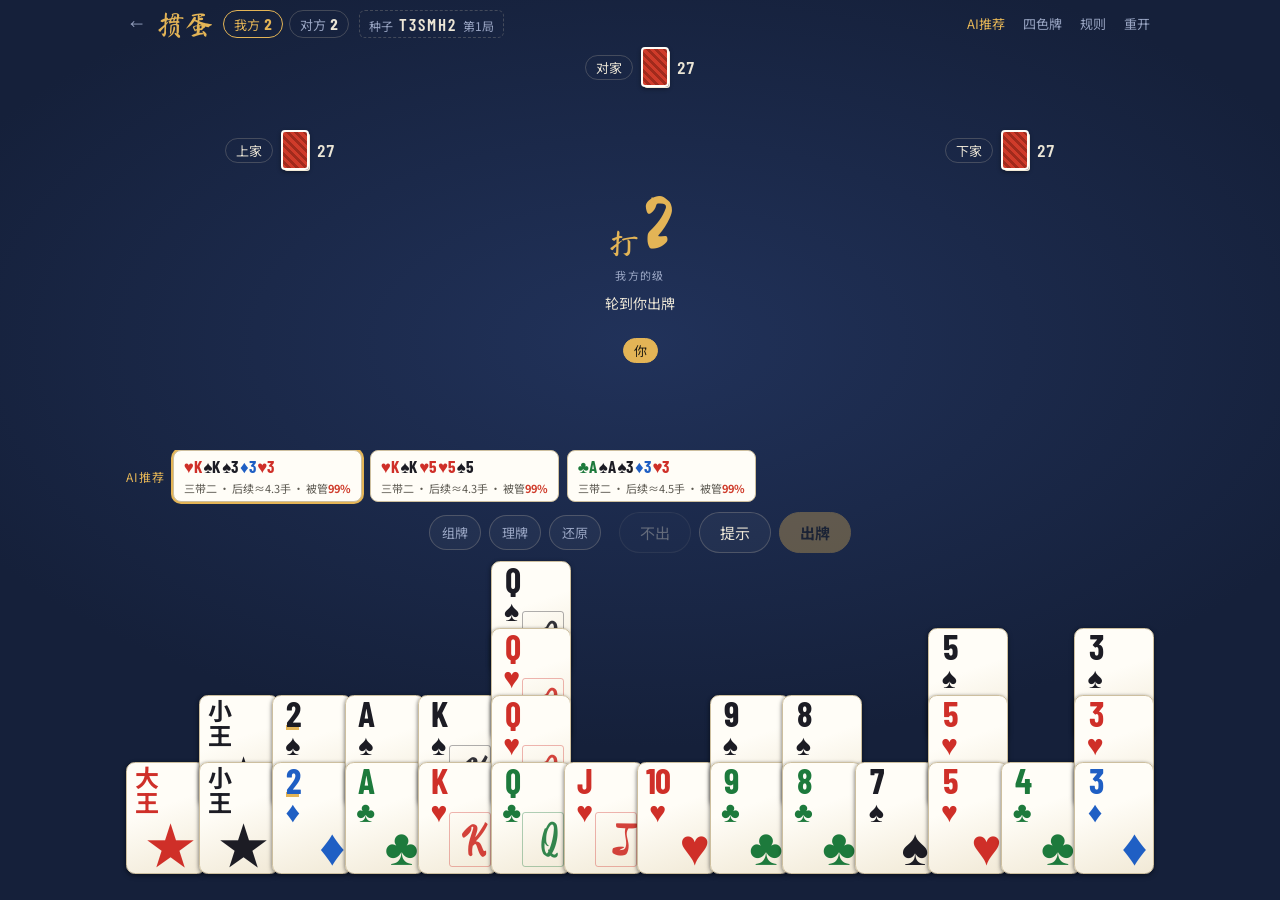
==== guandan/index.html @ 84af3d1f "Move Guandan to /guandan/, leave homepage empty Co-Authored-By: Claude Opus 5.5 <noreply@anthropic.c" ====
<!doctype html>
<html lang="zh-CN">
<meta charset="utf-8">
<meta name="viewport" content="width=device-width,initial-scale=1,viewport-fit=cover">
<title>掼蛋牌桌</title>
<meta name="claude:viewport-fit-sides" content="cover">
<link rel="preconnect" href="https://fonts.googleapis.com">
<link rel="stylesheet" href="https://fonts.googleapis.com/css2?family=Barlow+Condensed:wght@500;600;700&family=Ma+Shan+Zheng&family=Noto+Sans+SC:wght@400;500;700&display=swap">
<style>
/* Layout: one-screen card table — seats on three sides, level badge in the middle, AI advice strip, then your hand fanned by group along the bottom */
:root{
  --felt:#15203a; --felt-2:#21325a; --line:rgba(225,214,186,.22);
  --ink:#ece6d6; --muted:#9aa6c4; --gold:#e3b456; --on-gold:#1d1a12;
  --cinnabar:#cf3b2a; --cinnabar-2:#a12a1c;
  --card:#fffdf7; --card-2:#f1e9d6; --card-ink:#1c1c24; --card-edge:#cdbf9f;
  --wild:#fff3cf; --wild-2:#f0cf73;
  --sel:#dfe9ff; --sel-2:#b9cdf5; --sel-edge:#4f7bd0;
  --suit-s:#1c1c24; --suit-h:#cf2f28; --suit-c:#1d7a3c; --suit-d:#1f5fc4;
  --f-display:"Ma Shan Zheng","STKaiti","KaiTi",serif;
  --f-body:"Noto Sans SC","PingFang SC","Microsoft YaHei",system-ui,sans-serif;
  --f-card:"Barlow Condensed","Arial Narrow",sans-serif;
  color-scheme:dark;
}
:root.duo{--suit-c:var(--suit-s);--suit-d:var(--suit-h)}
[hidden]{display:none!important}
html,body{height:100%;margin:0}
body{background:radial-gradient(ellipse 80% 60% at 50% 38%,var(--felt-2),var(--felt) 75%);background-color:var(--felt);color:var(--ink);font-family:var(--f-body);overflow:hidden;-webkit-tap-highlight-color:transparent}
.app{height:100%;max-width:1060px;margin:0 auto;box-sizing:border-box;display:grid;grid-template-rows:auto minmax(0,1fr) auto auto auto;gap:8px;padding-block:8px 12px;padding-left:max(16px,env(safe-area-inset-left,0px));padding-right:max(16px,env(safe-area-inset-right,0px))}

/* top bar */
.bar{display:flex;align-items:center;gap:10px;flex-wrap:wrap}
.brand{font-family:var(--f-display);font-size:28px;color:var(--gold);line-height:1}
.teams{display:flex;gap:6px;font-size:13px;color:var(--muted)}
.team{padding:3px 10px;border:1px solid var(--line);border-radius:999px;font-variant-numeric:tabular-nums}
.team b{color:var(--ink);font-family:var(--f-card);font-size:16px;margin-left:4px}
.team.on{border-color:var(--gold);color:var(--gold)}
.team.on b{color:var(--gold)}
.seed{display:flex;align-items:baseline;gap:6px;font:inherit;font-size:12px;color:var(--muted);background:none;border:1px dashed var(--line);border-radius:6px;padding:3px 9px;cursor:pointer}
.seed:hover{border-color:var(--gold)}
.seed b{font-family:var(--f-card);font-size:17px;font-weight:600;letter-spacing:.12em;color:var(--ink)}
.seed:focus-visible{outline:2px solid var(--gold);outline-offset:2px}
.bar .sp{flex:1}
.lnk{background:none;border:0;color:var(--muted);font:inherit;font-size:13px;cursor:pointer;padding:6px 4px}
.lnk:hover{color:var(--ink)}
.lnk.on{color:var(--gold)}

/* table */
.table{display:grid;grid-template-columns:minmax(0,1fr) minmax(0,1.3fr) minmax(0,1fr);grid-template-rows:auto minmax(0,1fr) auto;gap:6px;min-height:0}
#seat2{grid-column:2;grid-row:1}
#seat3{grid-column:1;grid-row:1/3;align-self:center}
#seat1{grid-column:3;grid-row:1/3;align-self:center}
.center{grid-column:2;grid-row:2;display:flex;flex-direction:column;align-items:center;justify-content:center;text-align:center;gap:4px;min-height:0}
#seat0{grid-column:1/4;grid-row:3}
.seat{display:flex;flex-direction:column;align-items:center;gap:6px;min-width:0}
.who{display:flex;align-items:center;gap:8px;font-size:13px}
.name{padding:2px 10px;border-radius:999px;border:1px solid var(--line);white-space:nowrap}
.seat.turn .name{background:var(--gold);color:var(--on-gold);border-color:var(--gold);animation:pulse 1.2s ease-in-out infinite}
.back{position:relative;width:24px;height:34px;border-radius:4px;border:2px solid var(--card);box-sizing:border-box;background:repeating-linear-gradient(45deg,var(--cinnabar) 0 3px,var(--cinnabar-2) 3px 6px);box-shadow:2px 2px 0 -1px var(--card-2),0 2px 4px rgba(0,0,0,.4)}
.cnt{font-family:var(--f-card);font-size:18px;font-weight:600;font-variant-numeric:tabular-nums;color:var(--ink)}
.cnt.warn{color:var(--cinnabar)}
.place{font-size:12px;color:var(--on-gold);background:var(--gold);padding:1px 7px;border-radius:4px}
.played{--cw:40px;--ch:56px;--ov:19px;display:flex;flex-wrap:wrap;justify-content:center;padding-left:calc(var(--cw) - var(--ov));row-gap:4px;min-height:var(--ch);align-items:center}
.played .card{margin-left:calc(var(--ov) - var(--cw))}
.pass{font-size:14px;color:var(--muted);letter-spacing:.1em}
.tag{width:100%;text-align:center;font-size:11px;color:var(--gold);letter-spacing:.08em;margin-top:2px}
.tag.boom{font-family:var(--f-display);font-size:20px;color:var(--cinnabar);letter-spacing:0}
.lvl{font-family:var(--f-display);color:var(--gold);line-height:1;display:flex;align-items:baseline;gap:4px}
.lvl small{font-size:clamp(20px,4vw,30px)}
.lvl span{font-size:clamp(40px,8vw,76px)}
.lvwho{font-size:11px;color:var(--muted);letter-spacing:.12em}
.status{font-size:14px;margin-top:6px;text-wrap:balance}
.note{font-size:12px;color:var(--gold);max-width:36ch;text-wrap:balance}
@keyframes pulse{50%{opacity:.6}}

/* cards: the top-left index (rank over suit) is the part that stays visible when cards overlap */
.card{position:relative;flex:none;box-sizing:border-box;width:var(--cw);height:var(--ch);background:linear-gradient(160deg,var(--card) 40%,var(--card-2));color:var(--sc,var(--card-ink));border:1px solid var(--card-edge);border-radius:calc(var(--cw)*.11);box-shadow:-1px 0 3px rgba(0,0,0,.18),0 2px 5px rgba(0,0,0,.35);font-family:var(--f-card);user-select:none;-webkit-user-select:none;overflow:hidden}
.s-S{--sc:var(--suit-s)}.s-H{--sc:var(--suit-h)}.s-C{--sc:var(--suit-c)}.s-D{--sc:var(--suit-d)}.bj{--sc:var(--suit-h)}.sj{--sc:var(--suit-s)}
.idx{position:absolute;left:calc(var(--cw)*.04);top:calc(var(--cw)*.03);width:calc(var(--cw)*.42);display:flex;flex-direction:column;align-items:center;line-height:.9}
.idx b{font-size:calc(var(--cw)*.44);font-weight:700;letter-spacing:-.05em}
.idx i{font-style:normal;font-size:calc(var(--cw)*.36);line-height:1}
.card.lvc .idx b{box-shadow:inset 0 -.14em var(--gold)}
.card.jk .idx b{font-family:var(--f-body);font-size:calc(var(--cw)*.3);line-height:1.02;letter-spacing:0}
.face{position:absolute;right:calc(var(--cw)*.07);bottom:calc(var(--cw)*.04);font-size:calc(var(--cw)*.64);line-height:1}
.face.court{font-family:var(--f-display);font-size:calc(var(--cw)*.56);right:calc(var(--cw)*.13);bottom:calc(var(--cw)*.12);opacity:.9}
.face.pei{font-family:var(--f-display);font-size:calc(var(--cw)*.5);color:var(--cinnabar);right:calc(var(--cw)*.1);bottom:calc(var(--cw)*.1)}
.card.court::after{content:"";position:absolute;right:calc(var(--cw)*.07);bottom:calc(var(--cw)*.07);width:calc(var(--cw)*.5);height:calc(var(--ch)*.48);border:1px solid currentColor;border-radius:3px;opacity:.35}
.card.jk .face{font-size:calc(var(--cw)*.66);right:calc(var(--cw)*.1)}
.card.wild{background:linear-gradient(160deg,var(--wild) 30%,var(--wild-2));border-color:var(--gold)}
.card.new{box-shadow:inset 0 0 0 3px var(--cinnabar),0 2px 5px rgba(0,0,0,.35)}

.hand{display:flex;justify-content:center;align-items:flex-end;min-height:110px}
.col{display:flex;flex-direction:column;width:var(--cw);flex:none}
.col + .col{margin-left:calc(var(--sp) - var(--cw))}
.col .card{cursor:pointer;transition:transform .12s}
.col .card + .card{margin-top:calc(var(--step) - var(--ch))}
.col .card.sel{background:linear-gradient(160deg,var(--sel) 30%,var(--sel-2));border-color:var(--sel-edge);transform:translateY(-10px)}
.gbar,.gsp{display:block;height:14px;width:100%;flex:none}
.gbar{border:0;padding:0;background:none;cursor:pointer;position:relative}
.gbar::after{content:"";position:absolute;left:3px;right:3px;top:6px;height:4px;border-radius:2px;background:var(--gold)}
.gbar:focus-visible{outline:2px solid var(--gold)}
.done{align-self:center;color:var(--muted);font-size:14px}

/* AI advice strip */
.advice{display:flex;align-items:center;gap:8px;min-height:46px;min-width:0;overflow-x:auto;scrollbar-width:thin;padding-bottom:2px}
.advice .lab{flex:none;font-size:12px;color:var(--gold);letter-spacing:.08em;writing-mode:horizontal-tb}
.advice .idle{font-size:13px;color:var(--muted)}
.adv{flex:none;display:flex;flex-direction:column;align-items:flex-start;gap:2px;background:var(--card);color:var(--card-ink);border:1px solid var(--card-edge);border-radius:8px;padding:5px 10px;font:inherit;cursor:pointer;text-align:left}
.adv.top{box-shadow:0 0 0 2px var(--gold)}
.adv .cs{font-family:var(--f-card);font-size:17px;font-weight:700;letter-spacing:-.01em;white-space:nowrap}
.adv .cs span{margin-right:2px}
.adv .meta{font-size:11px;color:#5d5a52;white-space:nowrap;font-variant-numeric:tabular-nums}
.adv .meta em{font-style:normal;color:var(--cinnabar);font-weight:700}
.adv.pass .cs{font-family:var(--f-body);font-size:15px}
.cs .s-S,.cs .s-H,.cs .s-C,.cs .s-D,.cs .bj,.cs .sj{color:var(--sc)}

/* controls */
.ctrl{display:flex;justify-content:center;align-items:center;gap:8px 18px;flex-wrap:wrap}
.grp{display:flex;gap:8px}
.btn{font:inherit;font-size:15px;padding:9px 20px;border-radius:999px;border:1px solid var(--line);background:rgba(255,255,255,.04);color:var(--ink);cursor:pointer;min-width:72px}
.btn.sm{font-size:13px;padding:7px 12px;min-width:0;color:var(--muted)}
.btn.sm:hover{color:var(--ink)}
.btn.pri{background:var(--gold);color:var(--on-gold);border-color:var(--gold);font-weight:700}
.btn:disabled{opacity:.35;cursor:default}
.btn:focus-visible,.lnk:focus-visible,.adv:focus-visible{outline:2px solid var(--gold);outline-offset:2px}

/* toast + overlays */
.toast{position:fixed;left:50%;top:36%;transform:translateX(-50%);background:rgba(10,14,26,.94);border:1px solid var(--line);color:var(--ink);padding:10px 16px;border-radius:10px;font-size:14px;max-width:min(86vw,440px);text-align:center;pointer-events:none;z-index:20}
.ov{position:fixed;inset:0;background:rgba(6,9,18,.7);display:flex;align-items:center;justify-content:center;z-index:30;padding-left:max(16px,env(safe-area-inset-left,0px));padding-right:max(16px,env(safe-area-inset-right,0px))}
.sheet{background:var(--felt);border:1px solid var(--gold);border-radius:14px;padding:22px 22px 18px;width:min(100%,420px);box-sizing:border-box;display:flex;flex-direction:column;gap:14px;max-height:86vh;overflow:auto}
.sheet h2{margin:0;font-family:var(--f-display);font-weight:400;font-size:34px;color:var(--gold);text-wrap:balance}
.order{display:grid;grid-template-columns:auto 1fr;gap:6px 14px;font-size:15px}
.order .k{color:var(--muted)}
.order .mine{color:var(--gold)}
.sheet p{margin:0;font-size:14px;line-height:1.7;color:var(--ink)}
.rules{font-size:14px;line-height:1.75;margin:0;padding-left:1.2em}
.rules b{color:var(--gold);font-weight:500}
.seedrow{display:flex;align-items:center;justify-content:space-between;gap:12px;padding:10px 14px;border:1px dashed var(--gold);border-radius:10px}
.seedrow code{font-family:var(--f-card);font-size:34px;font-weight:600;letter-spacing:.16em;color:var(--gold);user-select:all;-webkit-user-select:all;min-width:0;overflow-wrap:anywhere}
.fld{display:flex;flex-direction:column;gap:6px;font-size:13px;color:var(--muted)}
.fld input{font-family:var(--f-card);font-size:22px;letter-spacing:.14em;text-transform:uppercase;padding:8px 12px;border-radius:8px;border:1px solid var(--line);background:rgba(255,255,255,.06);color:var(--ink);width:100%;box-sizing:border-box}
.fld input:focus{outline:2px solid var(--gold);outline-offset:1px}
.sheet .grp{flex-wrap:wrap}
.sheet .hint{font-size:12px;color:var(--muted);line-height:1.6}

@media (min-width:700px){
  .played{--cw:52px;--ch:73px;--ov:24px}
  .back{width:28px;height:40px}
}
@media (prefers-reduced-motion:reduce){.seat.turn .name{animation:none}.col .card{transition:none}}
</style>

<div class="app">
  <header class="bar">
    <a class="lnk" href="../" aria-label="回到主页" style="text-decoration:none">←</a>
    <div class="brand">掼蛋</div>
    <div class="teams">
      <span class="team" id="teamUs">我方<b id="lvUs">2</b></span>
      <span class="team" id="teamThem">对方<b id="lvThem">2</b></span>
    </div>
    <button class="seed" id="btnSeed" aria-label="查看或更换牌局种子">种子<b id="seedTxt">------</b><span id="handTxt">第1局</span></button>
    <span class="sp"></span>
    <button class="lnk" id="btnAdv">AI推荐</button>
    <button class="lnk" id="btnDuo">四色牌</button>
    <button class="lnk" id="btnRules">规则</button>
    <button class="lnk" id="btnNew">重开</button>
  </header>

  <section class="table">
    <div class="seat" id="seat2"></div>
    <div class="seat" id="seat3"></div>
    <div class="center">
      <div class="lvl"><small>打</small><span id="lvBig">2</span></div>
      <div class="lvwho" id="lvWho">我方的级</div>
      <div class="status" id="status"></div>
      <div class="note" id="note"></div>
    </div>
    <div class="seat" id="seat1"></div>
    <div class="seat" id="seat0"></div>
  </section>

  <div class="advice" id="advice"></div>

  <div class="ctrl">
    <div class="grp">
      <button class="btn sm" id="btnGroup">组牌</button>
      <button class="btn sm" id="btnAuto">理牌</button>
      <button class="btn sm" id="btnReset">还原</button>
    </div>
    <div class="grp">
      <button class="btn" id="btnPass">不出</button>
      <button class="btn" id="btnHint">提示</button>
      <button class="btn pri" id="btnPlay">出牌</button>
    </div>
  </div>

  <div class="hand" id="hand"></div>
</div>

<div class="toast" id="toast" hidden></div>

<div class="ov" id="endOv" hidden><div class="sheet" id="endSheet"></div></div>

<div class="ov" id="seedOv" hidden><div class="sheet">
  <h2>牌局种子</h2>
  <p>种子决定这一盘每一局发的牌。用同一个种子开局，第 1 局、第 2 局……发到的牌都一样，可以发给朋友，比比谁打得好。</p>
  <div class="seedrow"><code id="seedBig">------</code><button class="btn sm" id="btnCopySeed">复制</button></div>
  <label class="fld" for="seedIn">输入别人的种子（字母和数字，最多 12 位）
    <input id="seedIn" maxlength="12" placeholder="例如 K7Q2MX" autocomplete="off" autocapitalize="characters" spellcheck="false">
  </label>
  <div class="grp">
    <button class="btn pri" id="btnSeedGo">用这个种子开局</button>
    <button class="btn" id="btnSeedRnd">换个随机种子</button>
  </div>
  <div class="grp">
    <button class="btn sm" id="btnSeedReplay">用当前种子从第 1 局重打</button>
    <button class="btn sm" id="btnSeedClose">关闭</button>
  </div>
  <p class="hint">开新一盘会放弃当前进度。AI 的出牌没有随机成分，所以你出牌一样，整盘的走向也会完全一样。</p>
</div></div>

<div class="ov" id="rulesOv" hidden><div class="sheet">
  <h2>怎么玩</h2>
  <ul class="rules">
    <li>两副牌 108 张，你和<b>对家</b>一队，上家下家一队，每人 27 张。</li>
    <li>本局打几，几就是<b>级牌</b>（点数下有金线）：比 A 大、比王小。<b>红桃级牌</b>是“逢人配”（金色底、带“配”字），能当除大小王外的任何牌。</li>
    <li>牌型：单张、对子、三张、三带二、顺子（5 张）、三连对、钢板（两个连续三张）。顺子按自然顺序排，A 可以当 1 也可以当 14。</li>
    <li>炸弹：4 张及以上同点数，张数多的大；同花顺比 5 张炸大、比 6 张炸小；四个王最大。</li>
    <li>先出完是头游。对家二游升 3 级，三游升 2 级，末游升 1 级。打 A 时赢下就过 A，整盘获胜。</li>
    <li>下一局末游给头游<b>进贡</b>最大的牌，头游还一张 10 以下的牌。进贡方有两张大王可以抗贡。你是头游时自己选还哪张。</li>
    <li><b>组牌</b>：选中几张点“组牌”，它们会排在一列，列下有金条，点金条整组选中。<b>理牌</b>自动理出同花顺、炸弹、顺子、连对、钢板。</li>
    <li><b>种子</b>：左上角的种子决定每一局发什么牌。点它可以复制种子，或者输入别人的种子打同一副牌。</li>
    <li><b>AI推荐</b>：轮到你时给出几种出法，按推荐程度排序，点一下就选中。“被管”是估算其他人能压住这手牌的概率。</li>
  </ul>
  <button class="btn pri" id="btnRulesClose">知道了</button>
</div></div>

<script>
const $=s=>document.querySelector(s);
const SUITS=['S','H','C','D'], SCH={S:'♠',H:'♥',C:'♣',D:'♦'};
const NAMES=['你','下家','对家','上家'];
const PLACE=['头游','二游','三游','末游'];
const TYPE_N={single:'单张',pair:'对子',triple:'三张',fh:'三带二',straight:'顺子',pairs3:'三连对',plate:'钢板',sf:'同花顺',jokerbomb:'天王炸'};
const RANKS=[2,3,4,5,6,7,8,9,10,11,12,13,14,16,17];
let S=null, timer=null, toastT=null;
const pref={adv:true,duo:false};
try{const a=localStorage.getItem('gd-adv'),d=localStorage.getItem('gd-duo');if(a!==null)pref.adv=a==='1';if(d!==null)pref.duo=d==='1';}catch(e){}
const savePref=()=>{try{localStorage.setItem('gd-adv',pref.adv?'1':'0');localStorage.setItem('gd-duo',pref.duo?'1':'0');}catch(e){}};

const L=()=>S.level[S.levelTeam];
const isWild=c=>c.s==='H'&&c.r===L();
const val=r=>r>15?r:(r===L()?15:r);
const cv=c=>val(c.r);
const rk=x=>x===1?14:x;
const rankName=r=>({11:'J',12:'Q',13:'K',14:'A',16:'小王',17:'大王'})[r]||String(r);
const cardTxt=c=>c.r>15?rankName(c.r):SCH[c.s]+rankName(c.r);
const comboName=(combo,n)=>combo.type==='bomb'?n+'炸':TYPE_N[combo.type];

function newDeck(){let id=0;const d=[];for(let k=0;k<2;k++){for(const s of SUITS)for(let r=2;r<=14;r++)d.push({id:id++,r,s});d.push({id:id++,r:16,s:'J'});d.push({id:id++,r:17,s:'J'});}return d;}
function shuffle(a,rnd){for(let i=a.length-1;i>0;i--){const j=Math.floor(rnd()*(i+1));[a[i],a[j]]=[a[j],a[i]];}return a;}

/* ---------- seeded PRNG: seed text -> 32-bit hash -> mulberry32; each hand uses seed#handNo ---------- */
function hashStr(s){let h=1779033703^s.length;for(let i=0;i<s.length;i++){h=Math.imul(h^s.charCodeAt(i),3432918353);h=h<<13|h>>>19;}
  h=Math.imul(h^h>>>16,2246822507);h=Math.imul(h^h>>>13,3266489909);return (h^h>>>16)>>>0;}
function mulberry32(a){return()=>{a=a+0x6D2B79F5|0;let t=Math.imul(a^a>>>15,1|a);t=t+Math.imul(t^t>>>7,61|t)^t;return((t^t>>>14)>>>0)/4294967296;};}
const SEED_ABC='ABCDEFGHJKLMNPQRSTUVWXYZ23456789';
function randomSeed(){const a=new Uint32Array(6);try{crypto.getRandomValues(a);}catch(e){for(let i=0;i<6;i++)a[i]=Math.floor(Math.random()*1e9);}
  return Array.from(a,x=>SEED_ABC[x%SEED_ABC.length]).join('');}
const normSeed=s=>String(s||'').toUpperCase().replace(/[^A-Z0-9]/g,'').slice(0,12);
function syncHash(){try{if(location.hash.slice(1)!==S.seed)history.replaceState(null,'','#'+S.seed);}catch(e){}}

/* ---------- combo logic ---------- */
function analyze(cards){
  const n=cards.length,res=[];if(!n)return res;
  const w=cards.filter(isWild).length,nat=cards.filter(c=>!isWild(c));
  const cnt={};nat.forEach(c=>cnt[c.r]=(cnt[c.r]||0)+1);
  const rs=Object.keys(cnt).map(Number);const hasJ=rs.some(r=>r>15);
  if(rs.length<=1){
    const r=rs.length?rs[0]:L();
    if(r>15){if(w===0&&n<=2)res.push({type:n===1?'single':'pair',v:r});}
    else{const v=val(r);
      if(n===1)res.push({type:'single',v});else if(n===2)res.push({type:'pair',v});
      else if(n===3)res.push({type:'triple',v});else res.push({type:'bomb',v,bomb:n*100+v});}
  }
  if(n===4&&cnt[16]===2&&cnt[17]===2)res.push({type:'jokerbomb',v:0,bomb:9999});
  if(n===5){
    let best=null;
    for(let t=2;t<=14;t++)for(const p of RANKS){
      if(p===t||rs.some(r=>r!==t&&r!==p))continue;
      const ct=cnt[t]||0,cp=cnt[p]||0;if(ct>3||cp>2)continue;if(p>15&&cp!==2)continue;
      if((3-ct)+(2-cp)!==w)continue;
      const v=val(t);if(!best||v>best.v)best={type:'fh',v};
    }
    if(best)res.push(best);
    if(!hasJ){let bs=0;const flush=new Set(nat.map(c=>c.s)).size<=1;
      for(let s=1;s<=10;s++){const set=[0,1,2,3,4].map(i=>rk(s+i));if(rs.every(r=>set.includes(r)&&cnt[r]===1))bs=s;}
      if(bs){res.push({type:'straight',v:bs});if(flush)res.push({type:'sf',v:bs,bomb:580+bs});}}
  }
  if(n===6&&!hasJ){
    let a=0,b=0;
    for(let s=1;s<=12;s++){const set=[0,1,2].map(i=>rk(s+i));if(rs.every(r=>set.includes(r)&&cnt[r]<=2))a=s;}
    for(let s=1;s<=13;s++){const set=[0,1].map(i=>rk(s+i));if(rs.every(r=>set.includes(r)&&cnt[r]<=3))b=s;}
    if(a)res.push({type:'pairs3',v:a});if(b)res.push({type:'plate',v:b});
  }
  return res;
}
function beats(a,b){if(!b)return true;if(a.bomb)return !b.bomb||a.bomb>b.bomb;if(b.bomb)return false;return a.type===b.type&&a.v>b.v;}
function pickInterp(res,last){
  if(last){const ok=res.filter(c=>beats(c,last.combo));if(!ok.length)return null;return ok.find(c=>!c.bomb)||ok.sort((x,y)=>x.bomb-y.bomb)[0];}
  const b=res.filter(c=>c.bomb).sort((x,y)=>y.bomb-x.bomb)[0];if(b)return b;
  const pr=['plate','pairs3','straight','fh','triple','pair','single'];
  return res.slice().sort((x,y)=>pr.indexOf(x.type)-pr.indexOf(y.type))[0];
}

/* straight-flush candidates in a set of cards: 5 same-suit consecutive ranks, at most one gap filled by a wild */
function sfOptions(cards){
  const wl=cards.filter(isWild),has={};
  for(const c of cards){if(isWild(c)||c.r>15)continue;const k=c.s+c.r;(has[k]||(has[k]=[])).push(c);}
  const out=[];
  for(const su of SUITS)for(let s=1;s<=10;s++){
    const ids=[];let miss=0;
    for(let i=0;i<5;i++){const h=has[su+rk(s+i)];if(h)ids.push(h[0].id);else miss++;}
    if(miss>Math.min(wl.length,1))continue;
    for(let i=0;i<miss;i++)ids.push(wl[i].id);
    out.push({su,s,miss,ids});
  }
  out.sort((a,b)=>a.miss-b.miss);
  return out.slice(0,8);
}
function build(hand,reqs,prot){
  const used=new Set(),out=[];let w=0;const wilds=hand.filter(isWild);
  const order=prot&&prot.size?[...hand.filter(c=>!prot.has(c.id)),...hand.filter(c=>prot.has(c.id))]:hand;
  for(const q of reqs){let need=q.k;
    for(const c of order){if(!need)break;if(isWild(c)||used.has(c.id)||c.r!==q.r)continue;if(q.s&&c.s!==q.s)continue;used.add(c.id);out.push(c);need--;}
    if(need>0){if(q.r>15)return null;
      while(need>0){const wc=wilds.find(c=>!used.has(c.id));if(!wc)return null;used.add(wc.id);out.push(wc);w++;need--;}}
  }
  return {cards:out,wilds:w};
}
function gen(hand){
  const C=[],seen=new Set(),nW=hand.filter(isWild).length,nc={};
  const prot=new Set();sfOptions(hand).forEach(o=>o.ids.forEach(i=>prot.add(i)));
  hand.forEach(c=>{if(!isWild(c))nc[c.r]=(nc[c.r]||0)+1;});
  const add=(reqs,combo)=>{const b=build(hand,reqs,combo.type==='sf'?null:prot);if(!b)return;
    const key=combo.type+combo.v+':'+b.cards.map(c=>c.id).sort((x,y)=>x-y).join();if(seen.has(key))return;seen.add(key);
    C.push({cards:b.cards,wilds:b.wilds,combo});};
  const has=r=>(nc[r]||0)>0||(r===L()&&nW>0);
  for(let r=2;r<=14;r++){if(!has(r))continue;const v=val(r),n=nc[r]||0;
    add([{r,k:1}],{type:'single',v});
    if(n+nW>=2)add([{r,k:2}],{type:'pair',v});
    if(n+nW>=3)add([{r,k:3}],{type:'triple',v});
    for(let k=4;k<=n+nW;k++)add([{r,k}],{type:'bomb',v,bomb:k*100+v});
  }
  if(nW&&!nc[L()])add([{r:L(),k:1}],{type:'single',v:15});
  for(const r of [16,17]){if(nc[r])add([{r,k:1}],{type:'single',v:r});if(nc[r]===2)add([{r,k:2}],{type:'pair',v:r});}
  if(nc[16]===2&&nc[17]===2)add([{r:16,k:2},{r:17,k:2}],{type:'jokerbomb',v:0,bomb:9999});
  for(let t=2;t<=14;t++){if(!has(t))continue;const nt=nc[t]||0;
    for(const p of RANKS){if(p===t)continue;const np=nc[p]||0;
      if(!np||(p>15&&np<2))continue;
      if((3-Math.min(3,nt))+(2-Math.min(2,np))>nW)continue;
      add([{r:t,k:3},{r:p,k:2}],{type:'fh',v:val(t),pv:val(p)});}}
  for(let s=1;s<=10;s++){
    add([0,1,2,3,4].map(i=>({r:rk(s+i),k:1})),{type:'straight',v:s});
    for(const su of SUITS)add([0,1,2,3,4].map(i=>({r:rk(s+i),k:1,s:su})),{type:'sf',v:s,bomb:580+s});
  }
  for(let s=1;s<=12;s++)add([0,1,2].map(i=>({r:rk(s+i),k:2})),{type:'pairs3',v:s});
  for(let s=1;s<=13;s++)add([0,1].map(i=>({r:rk(s+i),k:3})),{type:'plate',v:s});
  return C;
}

/* ---------- hand evaluation: turns needed to go out, minus tricks the big cards can win ---------- */
const credS=v=>v>=17?1.2:v===16?1.0:v===15?0.7:v===14?0.4:v===13?0.2:0;
const credP=v=>v>=16?1.25:v===15?0.9:v===14?0.6:v===13?0.3:0;
const credT=v=>v>=15?0.9:v===14?0.6:v===13?0.3:0;
const SF_CRED=1.6;
const SEQS=[];
for(let s=1;s<=10;s++)SEQS.push({k:1,ranks:[0,1,2,3,4].map(i=>rk(s+i)),cost:1-(s>=9?0.6:s>=7?0.3:0)});
for(let s=1;s<=12;s++)SEQS.push({k:2,ranks:[0,1,2].map(i=>rk(s+i)),cost:1-(s>=10?0.6:s>=8?0.3:0)});
for(let s=1;s<=13;s++)SEQS.push({k:3,ranks:[0,1].map(i=>rk(s+i)),cost:1-(s>=11?0.6:s>=8?0.3:0)});
let EVC=new Map();

function restCost(c){
  let cost=0;const pairs=[],trips=[];
  for(let r=2;r<=14;r++){const n=c[r];if(!n)continue;const v=val(r);
    if(n===1)cost+=1-credS(v);else if(n===2)pairs.push(v);else trips.push(v);}
  pairs.sort((a,b)=>a-b);trips.sort((a,b)=>a-b);
  for(const t of trips){cost+=1-credT(t);if(pairs.length&&pairs[0]<13)pairs.shift();}
  for(const p of pairs)cost+=1-credP(p);
  return cost;
}
function seqFits(c,o){let exact=0;for(const r of o.ranks){if(c[r]<o.k)return false;if(c[r]===o.k)exact++;}return exact>=2;}
function seqSearch(c,minI,depth){
  let best=restCost(c);
  if(depth>=3)return best;
  for(let i=minI;i<SEQS.length;i++){const o=SEQS[i];if(!seqFits(c,o))continue;
    for(const r of o.ranks)c[r]-=o.k;
    const s=o.cost+seqSearch(c,i,depth+1);
    for(const r of o.ranks)c[r]+=o.k;
    if(s<best)best=s;
  }
  return best;
}
function seqPlan(c,minI,depth){
  let best={s:restCost(c),path:[]};
  if(depth>=3)return best;
  for(let i=minI;i<SEQS.length;i++){const o=SEQS[i];if(!seqFits(c,o))continue;
    for(const r of o.ranks)c[r]-=o.k;
    const sub=seqPlan(c,i,depth+1),s=o.cost+sub.s;
    for(const r of o.ranks)c[r]+=o.k;
    if(s<best.s)best={s,path:[i,...sub.path]};
  }
  return best;
}
function countCards(cards){const c=new Array(18).fill(0);let w=0;for(const x of cards){if(isWild(x))w++;else c[x.r]++;}return {c,w};}
function evalCore(cards){
  const {c,w}=countCards(cards);
  let s=-0.6*w;
  if(c[16]===2&&c[17]===2){s+=1-2.6;c[16]=c[17]=0;}
  for(let r=2;r<=14;r++)if(c[r]>=4){s+=1-(1.5+(c[r]-4)*0.25);c[r]=0;}
  for(const r of [16,17]){if(c[r]===1)s+=1-credS(r);else if(c[r]===2)s+=1-credP(r);c[r]=0;}
  return s+seqSearch(c,0,0);
}
function evalCards(cards,depth=0){
  const opts=depth<2?sfOptions(cards):[];
  const {c,w}=countCards(cards);
  const key=depth+'|'+c.join()+'|'+w+'|'+opts.map(o=>o.su+o.s+'.'+o.miss).join();
  if(EVC.has(key))return EVC.get(key);
  let best=evalCore(cards);
  for(const o of opts){const ids=new Set(o.ids);
    const s=evalCards(cards.filter(x=>!ids.has(x.id)),depth+1)+1-SF_CRED;
    if(s<best)best=s;}
  EVC.set(key,best);return best;
}
const without=(hand,cards)=>{const ids=new Set(cards.map(c=>c.id));return hand.filter(c=>!ids.has(c.id));};

/* ---------- probability ---------- */
const LF=[0];for(let i=1;i<=130;i++)LF[i]=LF[i-1]+Math.log(i);
const lnC=(n,k)=>(k<0||k>n)?-Infinity:LF[n]-LF[k]-LF[n-k];
/* hypergeometric: chance that a hand of n cards drawn from U unknown cards holds at least k of m specific ones */
function pAtLeast(m,k,U,n){
  if(k<=0)return 1;m=Math.min(m,U);if(m<k||n<k)return 0;
  const den=lnC(U,n);let p=0;
  for(let x=k;x<=Math.min(m,n);x++)p+=Math.exp(lnC(m,x)+lnC(U-m,n-x)-den);
  return Math.min(1,p);
}
/* cards p cannot see, by rank (wild hearts counted separately) and by suit+rank */
function unseenR(p){
  const u=new Array(18).fill(0);for(let r=2;r<=14;r++)u[r]=8;u[16]=u[17]=2;u[L()]-=2;
  const sr={};for(const su of SUITS)for(let r=2;r<=14;r++)sr[su+r]=2;
  let w=2;
  const see=c=>{if(isWild(c))w--;else u[c.r]--;if(c.r<=14)sr[c.s+c.r]--;};
  S.hands[p].forEach(see);S.played.forEach(see);
  const U=[0,1,2,3].filter(q=>q!==p).reduce((a,q)=>a+S.hands[q].length,0);
  return {u,w,sr,U};
}
function unseenFor(p){const {u,w}=unseenR(p);const uv=new Array(18).fill(0);for(const r of RANKS)uv[val(r)]+=u[r];uv[15]+=w;return uv;}

/* chance the opponents can beat this combo (same type higher, or a bomb they would use) */
function beatProb(combo,p){
  if(combo.type==='jokerbomb')return 0;
  const {u,w,U}=unseenR(p),t=combo.type,v=combo.v;
  const mr=r=>r>15?u[r]:u[r]+w;
  const opps=[(p+1)%4,(p+3)%4].filter(q=>!S.out.includes(q)&&S.hands[q].length);
  let none=1;
  for(const q of opps){const n=S.hands[q].length;
    const anyRank=(k,maxV)=>{let z=1;for(const r of RANKS){const vr=val(r);if(vr>v&&vr<=maxV)z*=1-pAtLeast(mr(r),k,U,n);}return 1-z;};
    let same=0;
    if(t==='single'){let m=15>v?w:0;for(const r of RANKS)if(val(r)>v)m+=u[r];same=pAtLeast(m,1,U,n);}
    else if(t==='pair')same=anyRank(2,17);
    else if(t==='triple')same=anyRank(3,15);
    else if(t==='fh')same=anyRank(3,15)*0.85;
    else if(t==='straight'||t==='pairs3'||t==='plate'){
      const k={straight:1,pairs3:2,plate:3}[t],len={straight:5,pairs3:3,plate:2}[t];let z=1;
      for(let s=v+1;s<=15-len;s++){let pr=1;for(let i=0;i<len;i++)pr*=pAtLeast(u[rk(s+i)],k,U,n);z*=1-pr;}
      same=1-z;}
    let bz=1;
    for(let r=2;r<=14;r++){let need=4;
      if(combo.bomb){if(t==='sf')need=6;else{const k=Math.floor(combo.bomb/100);need=val(r)>v?k:k+1;}}
      if(need<=10)bz*=1-pAtLeast(mr(r),need,U,n);}
    const will=combo.bomb?0.9:(n<=8?0.9:n<=15?0.5:0.25);
    none*=(1-same)*(1-will*(1-bz));
  }
  return 1-none;
}
/* chance that handing `card` to player `to` gives them a new bomb or a straight flush */
function giftRisk(card,from,to){
  const {u,w,sr,U}=unseenR(from),n=S.hands[to].length;
  if(card.r>15){const o=card.r===16?17:16;return {bomb:pAtLeast(u[card.r],1,U,n)*pAtLeast(u[o],2,U,n),sf:0};}
  const m=u[card.r]+(card.r===L()?0:w);
  const p3=pAtLeast(m,3,U,n),p4=pAtLeast(m,4,U,n);
  let z=1;
  for(let s=1;s<=10;s++){const ranks=[0,1,2,3,4].map(i=>rk(s+i));if(!ranks.includes(card.r))continue;
    let pr=1;for(const r of ranks){if(r===card.r)continue;pr*=pAtLeast(sr[card.s+r],1,U,n);}
    z*=1-pr;}
  return {bomb:(p3-p4)+0.4*p4,sf:1-z};
}
const GIFT_B=1.6,GIFT_SF=1.4;

/* ---------- AI move ranking ---------- */
function leak(combo,n,u){
  if(combo.bomb||n>2)return 0;
  const U=Math.max(1,u.reduce((a,b)=>a+b,0));
  if(combo.type==='single'){
    let hi=0;for(let v=combo.v+1;v<=17;v++)hi+=u[v];
    const f=Math.min(1,hi/U);
    return n===1?f:0.4*(1-(1-f)*(1-f));
  }
  if(combo.type==='pair'&&n===2){
    const c2=x=>x*(x-1)/2;let hp=0,ap=0;
    for(let v=2;v<=17;v++){ap+=c2(u[v]);if(v>combo.v)hp+=c2(u[v]);}
    return ap?0.75*hp/ap:0;
  }
  return 0;
}
const DANGER=8;
const nextActive=p=>{for(let i=1;i<=4;i++){const q=(p+i)%4;if(!S.out.includes(q))return q;}return p;};
function oppsUntil(p,stop){
  const res=[];let q=nextActive(p),g=0;
  while(q!==stop&&q!==p&&g++<4){if(q%2!==p%2)res.push(q);q=nextActive(q);}
  return res;
}
function riskOf(combo,opps,u){return opps.reduce((s,q)=>s+DANGER*leak(combo,S.hands[q].length,u),0);}

function rankMoves(p){
  EVC=new Map();
  const hand=S.hands[p],last=S.last,base=evalCards(hand),u=unseenFor(p);
  const partner=(p+2)%4,partnerIn=!S.out.includes(partner);
  const opps=[(p+1)%4,(p+3)%4].filter(q=>!S.out.includes(q));
  const oppMin=opps.length?Math.min(...opps.map(q=>S.hands[q].length)):99;
  let cands=gen(hand);
  if(last)cands=cands.filter(c=>beats(c.combo,last.combo));
  const list=cands.map(c=>{
    const n=c.cards.length,after=evalCards(without(hand,c.cards)),t=c.combo.type,v=c.combo.v;
    let s=after-base+(c.combo.bomb?0:v/40)-(last?0:n*0.04);
    if(n===hand.length)return {c,s:s-100,after:0};
    if(after<=0.6)s-=1.2;
    s+=riskOf(c.combo,opps,u);
    if(!last&&partnerIn&&S.hands[partner].length<=2&&oppMin>2){
      if(S.hands[partner].length===1&&t==='single'&&v<=9)s-=1.5;
      if(S.hands[partner].length===2&&t==='pair'&&v<=9)s-=1.2;
    }
    return {c,s,after};
  }).sort((a,b)=>a.s-b.s);
  let passScore=Infinity,passWhy='';
  if(last){
    const behind=oppsUntil(p,last.p);
    if(last.p%2===p%2){
      const r=riskOf(last.combo,behind,u);
      passScore=r>0.3?r:-50;passWhy=r>0.3?'队友的牌可能被接走':'队友的牌，让他走';
      list.forEach(m=>{if(m.c.combo.bomb&&r<=0.3)m.s+=3;});
    }else{
      const lc=S.hands[last.p].length;
      passScore=lc<=4?3.6:lc<=8?2:lc<=12?1:0.15;passWhy='保留牌力';
      if(last.combo.bomb&&lc>8)passScore-=0.5;
      passScore+=riskOf(last.combo,behind,u);
      if(lc===1)passScore+=DANGER;else if(lc===2)passScore+=DANGER*0.5;
      if(lc<=2)passWhy='对手快出完了，不建议放';
    }
    list.sort((a,b)=>a.s-b.s);
  }
  return {list,passScore,passWhy};
}
function decide(p){
  const {list,passScore}=rankMoves(p);
  if(!list.length)return null;
  const best=list[0];
  if(!S.last)return best.c;
  return best.s<passScore?best.c:null;
}
function aiMove(){const p=S.cur;if(S.phase!=='play'||p===0)return;const c=decide(p);act(p,c?c.cards:null,c?c.combo:null);}

/* ---------- auto-arrange (理牌) ---------- */
function planHand(hand){
  EVC=new Map();
  const pickSF=(cards,depth)=>{let r={s:evalCore(cards),sfs:[]};
    if(depth<2)for(const o of sfOptions(cards)){const ids=new Set(o.ids);
      const sub=pickSF(cards.filter(c=>!ids.has(c.id)),depth+1),s=sub.s+1-SF_CRED;
      if(s<r.s-1e-9)r={s,sfs:[o.ids,...sub.sfs]};}
    return r;};
  const b=pickSF(hand,0),groups=[],used=new Set();
  const byId=Object.fromEntries(hand.map(c=>[c.id,c]));
  const nat=c=>{const r=c.r;return r===14?1:r;};
  b.sfs.forEach(ids=>{const cs=ids.map(i=>byId[i]),wl=cs.filter(isWild),na=cs.filter(c=>!isWild(c)).sort((x,y)=>x.r-y.r);
    groups.push({kind:'同花顺',ids:[...na,...wl].map(c=>c.id)});ids.forEach(i=>used.add(i));});
  const rest=hand.filter(c=>!used.has(c.id));
  const take=(r,k)=>{const cs=rest.filter(c=>!isWild(c)&&c.r===r&&!used.has(c.id)).slice(0,k);cs.forEach(c=>used.add(c.id));return cs.map(c=>c.id);};
  const {c}=countCards(rest);
  if(c[16]===2&&c[17]===2){groups.push({kind:'天王炸',ids:[...take(17,2),...take(16,2)]});c[16]=c[17]=0;}
  for(let r=2;r<=14;r++)if(c[r]>=4){groups.push({kind:'炸弹',ids:take(r,c[r])});c[r]=0;}
  const sp=seqPlan(c,0,0);
  for(const i of sp.path){const o=SEQS[i],ids=[];for(const r of o.ranks)ids.push(...take(r,o.k));groups.push({kind:['','顺子','三连对','钢板'][o.k],ids});}
  return groups;
}

/* ---------- flow ---------- */
function act(p,cards,combo){
  if(!S.last)S.table={};
  S.msg='';
  if(cards){const ids=new Set(cards.map(c=>c.id));
    S.hands[p]=S.hands[p].filter(c=>!ids.has(c.id));
    S.last={p,combo,cards};S.passed=[];S.table[p]={cards,combo};S.played.push(...cards);
    if(!S.hands[p].length)S.out.push(p);
  }else{S.passed.push(p);S.table[p]='pass';}
  if(p===0){S.sel=[];S.hintI=-1;S.newIds=[];pruneGroups();}
  advance();
}
function checkOver(){
  for(const t of [0,1])if(S.out.filter(q=>q%2===t).length===2)
    return [...S.out,...[0,1,2,3].filter(q=>!S.out.includes(q))];
  return null;
}
function advance(){
  const order=checkOver();if(order)return endHand(order);
  const active=[0,1,2,3].filter(q=>!S.out.includes(q)),lp=S.last.p;
  if(active.filter(q=>q!==lp).every(q=>S.passed.includes(q))){
    let lead=lp;
    if(S.out.includes(lp)){const pt=(lp+2)%4;lead=S.out.includes(pt)?nextActive(lp):pt;}
    S.last=null;S.passed=[];S.cur=lead;
    if(lead===0&&lp===2)S.msg='对家出完了，你来接风';
  }else S.cur=nextActive(S.cur);
  render();schedule();
}
function endHand(order){
  const win=order[0]%2,pp=order.indexOf((order[0]+2)%4),up=[0,3,2,1][pp];
  const before=S.level[win];let gameWon=false;
  if(S.levelTeam===win&&before===14&&up>=2)gameWon=true;else S.level[win]=Math.min(14,before+up);
  S.levelTeam=win;S.prevOrder=order;S.phase=gameWon?'over':'end';S.result={order,win,up,gameWon};
  render();
}
function schedule(){clearTimeout(timer);if(S.phase!=='play')return;if(S.cur!==0)timer=setTimeout(aiMove,900);}

/* ---------- tribute ---------- */
function tributeCard(g,to){
  const h=S.hands[g],nw=h.filter(c=>!isWild(c)),top=Math.max(...nw.map(cv));
  EVC=new Map();
  return nw.filter(c=>cv(c)===top).map(c=>{const r=giftRisk(c,g,to);
    return {c,s:evalCards(without(h,[c]))+GIFT_B*r.bomb+GIFT_SF*r.sf};}).sort((a,b)=>a.s-b.s)[0].c;
}
function returnPool(h){
  let pool=h.filter(c=>!isWild(c)&&c.r<=10&&c.r!==L());
  if(!pool.length)pool=h.filter(c=>!isWild(c)&&c.r<=10);
  if(!pool.length)pool=h.filter(c=>!isWild(c));
  return pool;
}
function scoreReturns(r,to){
  const h=S.hands[r];EVC=new Map();const seen=new Set();
  return returnPool(h).filter(c=>{const k=c.s+c.r;if(seen.has(k))return false;seen.add(k);return true;})
    .map(c=>{const g=giftRisk(c,r,to),after=evalCards(without(h,[c]));
      return {c,after,g,s:after+GIFT_B*g.bomb+GIFT_SF*g.sf+cv(c)/50};}).sort((a,b)=>a.s-b.s);
}
function moveCard(f,t,c){S.hands[f]=S.hands[f].filter(x=>x.id!==c.id);S.hands[t].push(c);}
function doTribute(){
  const [a,b,c,d]=S.prevOrder,dbl=c%2===d%2,givers=dbl?[c,d]:[d];
  const bigJ=givers.reduce((n,g)=>n+S.hands[g].filter(x=>x.r===17).length,0);
  if(bigJ>=2)return {lead:a,note:`${givers.map(g=>NAMES[g]).join('和')}有两张大王，抗贡！${NAMES[a]}先出`,pending:null};
  const tops=givers.map(g=>({g,v:Math.max(...S.hands[g].filter(x=>!isWild(x)).map(cv))}));
  if(dbl)tops.sort((x,y)=>y.v-x.v);
  const recv=dbl?[a,b]:[a],lines=[];let pending=null;
  tops.forEach((t,i)=>{const r=recv[i],card=tributeCard(t.g,r);moveCard(t.g,r,card);
    lines.push(`${NAMES[t.g]}进贡${cardTxt(card)}给${NAMES[r]}`);if(r===0)S.newIds.push(card.id);
    if(r===0)pending={to:t.g};
    else{const back=scoreReturns(r,t.g)[0].c;moveCard(r,t.g,back);lines.push(`${NAMES[r]}还${cardTxt(back)}`);if(t.g===0)S.newIds.push(back.id);}
  });
  return {lead:tops[0].g,note:lines.join('；'),pending};
}
function deal(){
  S.handNo=(S.handNo||0)+1;
  const d=shuffle(newDeck(),mulberry32(hashStr(S.seed+'#'+S.handNo)));
  S.hands=[0,1,2,3].map(i=>d.slice(i*27,i*27+27));
  Object.assign(S,{out:[],last:null,passed:[],played:[],table:{},sel:[],hintI:-1,newIds:[],groups:[],phase:'play',result:null,msg:'',ret:null});
  let lead=0;
  if(S.prevOrder){const t=doTribute();lead=t.lead;S.msg=t.note;
    if(t.pending){S.phase='return';S.ret={to:t.pending.to,lead};S.msg=t.note+`。选一张牌还给${NAMES[t.pending.to]}`;}}
  S.cur=lead;
}
function newGame(seed){S={level:{0:2,1:2},levelTeam:0,prevOrder:null,seed:normSeed(seed)||randomSeed(),handNo:0};deal();syncHash();}
function pruneGroups(){const ids=new Set(S.hands[0].map(c=>c.id));S.groups=S.groups.map(g=>g.filter(i=>ids.has(i))).filter(g=>g.length);}

/* ---------- AI advice for the human ---------- */
let advCache={key:'',items:[]};
const pct=x=>x<0.01?'<1%':Math.round(x*100)+'%';
const turnsTxt=a=>a<=0.3?'后续很顺':`后续≈${a.toFixed(1)}手`;
function adviceItems(){
  const key=[S.phase,S.cur,S.played.length,S.hands[0].length,S.last?S.last.p:'-',S.passed.length,S.ret&&S.ret.to].join('|');
  if(advCache.key===key)return advCache.items;
  let items=[];
  if(S.phase==='return'){
    items=scoreReturns(0,S.ret.to).slice(0,4).map(x=>({cards:[x.c],
      meta:`${turnsTxt(x.after)} · 送炸<em>${pct(x.g.bomb)}</em> · 送同花顺<em>${pct(x.g.sf)}</em>`}));
  }else if(S.phase==='play'&&S.cur===0){
    const {list,passScore,passWhy}=rankMoves(0),seen=new Set(),picked=[];
    for(const m of list){const k=m.c.cards.map(cardTxt).sort().join();if(seen.has(k))continue;seen.add(k);picked.push(m);if(picked.length>=3)break;}
    items=picked.map(m=>{const n=m.c.cards.length,fin=n===S.hands[0].length;
      return {s:m.s,cards:m.c.cards,meta:fin?`${comboName(m.c.combo,n)} · 直接出完`:`${comboName(m.c.combo,n)} · ${turnsTxt(m.after)} · 被管<em>${pct(beatProb(m.c.combo,0))}</em>`};});
    if(S.last)items.push({s:passScore,pass:true,meta:passWhy});
    items.sort((a,b)=>a.s-b.s);items=items.slice(0,4);
  }
  advCache={key,items};return items;
}
function cardSpan(c){
  if(c.r>15)return `<span class="${c.r===17?'bj':'sj'}">${rankName(c.r)}</span>`;
  return `<span class="s-${c.s}">${SCH[c.s]}${rankName(c.r)}${isWild(c)?'(配)':''}</span>`;
}
function renderAdvice(){
  const el=$('#advice');
  if(!pref.adv){el.innerHTML='<span class="idle">AI推荐已关闭，点右上角“AI推荐”打开</span>';return;}
  const mine=(S.phase==='play'&&S.cur===0)||S.phase==='return';
  if(!mine){el.innerHTML=`<span class="idle">${S.phase==='play'?'轮到你时这里显示推荐出法':''}</span>`;return;}
  const items=adviceItems();
  el.innerHTML=`<span class="lab">${S.phase==='return'?'还贡推荐':'AI推荐'}</span>`+items.map((it,i)=>
    `<button class="adv${i===0?' top':''}${it.pass?' pass':''}" data-i="${i}"><span class="cs">${it.pass?'不出':it.cards.slice().sort((a,b)=>cv(b)-cv(a)).map(cardSpan).join('')}</span><span class="meta">${it.meta}</span></button>`).join('');
}

/* ---------- render ---------- */
function cardHTML(c,mini){
  const j=c.r>15,wild=isWild(c),lv=!j&&!wild&&c.r===L(),court=!j&&c.r>=11&&c.r<=13;
  const cls=['card',j?(c.r===17?'bj':'sj'):'s-'+c.s,j?'jk':'',wild?'wild':'',lv?'lvc':'',court&&!mini?'court':'',
    !mini&&S.sel.includes(c.id)?'sel':'',!mini&&S.newIds.includes(c.id)?'new':''].join(' ');
  let inner;
  if(j)inner=`<div class="idx"><b>${c.r===17?'大':'小'}</b><b>王</b></div>${mini?'':'<div class="face">★</div>'}`;
  else{
    const face=mini?'':wild?'<div class="face pei">配</div>':court?`<div class="face court">${rankName(c.r)}</div>`:`<div class="face">${SCH[c.s]}</div>`;
    inner=`<div class="idx"><b>${rankName(c.r)}</b><i>${SCH[c.s]}</i></div>${face}`;
  }
  return `<div class="${cls}" data-id="${c.id}">${inner}</div>`;
}
function playTag(combo,n){
  if(combo.type==='bomb')return `<div class="tag boom">${n}炸</div>`;
  if(combo.type==='sf'||combo.type==='jokerbomb')return `<div class="tag boom">${TYPE_N[combo.type]}</div>`;
  return ['single','pair'].includes(combo.type)?'':`<div class="tag">${TYPE_N[combo.type]}</div>`;
}
function renderSeat(p){
  const el=$('#seat'+p),n=S.hands[p].length,oi=S.out.indexOf(p);
  el.classList.toggle('turn',S.phase==='play'&&S.cur===p);
  const t=S.table[p];
  const play=t==='pass'?'<span class="pass">不出</span>':t?t.cards.slice().sort((a,b)=>cv(b)-cv(a)).map(c=>cardHTML(c,true)).join('')+playTag(t.combo,t.cards.length):'';
  const info=oi>=0?`<span class="place">${PLACE[oi]}</span>`:p===0?'':`<span class="back"></span><span class="cnt ${n<=10?'warn':''}">${n}</span>`;
  el.innerHTML=`<div class="who"><span class="name">${NAMES[p]}</span>${info}</div><div class="played">${play}</div>`;
}
function renderHand(){
  const el=$('#hand'),hand=S.hands[0],byId=Object.fromEntries(hand.map(c=>[c.id,c]));
  const inG=new Set(S.groups.flat());
  const cols=S.groups.map((g,gi)=>({cards:g.map(i=>byId[i]).filter(Boolean),g:gi})).filter(c=>c.cards.length);
  const key=c=>c.r>15?c.r:val(c.r),so=c=>isWild(c)?9:SUITS.indexOf(c.s),m=new Map();
  hand.filter(c=>!inG.has(c.id)).sort((a,b)=>key(b)-key(a)||so(a)-so(b)).forEach(c=>{const k=key(c);if(!m.has(k)){const col={cards:[],g:-1};m.set(k,col);cols.push(col);}m.get(k).cards.push(c);});
  const W=el.clientWidth||360,n=cols.length;
  const maxStack=Math.max(1,...cols.map(c=>c.cards.length));
  const maxH=Math.max(200,innerHeight*0.42)-14;
  let cw=Math.min(80,W/8.2);
  if(n>1)cw=Math.min(cw,W/(1+0.48*(n-1)));          // keep the index strip of every column visible
  cw=Math.min(cw,maxH/(1.4+0.84*(maxStack-1)));       // keep the tallest stack on screen
  cw=Math.round(Math.max(32,cw));
  const ch=Math.round(cw*1.4),step=Math.round(cw*0.84);
  const sp=n>1?Math.min(cw+4,(W-cw)/(n-1)):0;
  el.style.setProperty('--cw',cw+'px');el.style.setProperty('--ch',ch+'px');
  el.style.setProperty('--sp',sp+'px');el.style.setProperty('--step',step+'px');
  el.innerHTML=n?cols.map(c=>`<div class="col">${c.cards.map(x=>cardHTML(x,false)).join('')}${c.g>=0?`<button class="gbar" data-g="${c.g}" aria-label="选中这一组"></button>`:'<span class="gsp"></span>'}</div>`).join(''):'<div class="done">手牌已出完</div>';
}
function render(){
  document.documentElement.classList.toggle('duo',pref.duo);
  $('#btnDuo').textContent=pref.duo?'双色牌':'四色牌';
  $('#btnAdv').classList.toggle('on',pref.adv);
  $('#seedTxt').textContent=S.seed;$('#handTxt').textContent=`第${S.handNo}局`;$('#seedBig').textContent=S.seed;
  $('#lvUs').textContent=rankName(S.level[0]);$('#lvThem').textContent=rankName(S.level[1]);
  $('#teamUs').classList.toggle('on',S.levelTeam===0);$('#teamThem').classList.toggle('on',S.levelTeam===1);
  $('#lvBig').textContent=rankName(L());$('#lvWho').textContent=S.levelTeam===0?'我方的级':'对方的级';
  let st='';
  if(S.phase==='return')st=`选一张 10 以下的牌还给${NAMES[S.ret.to]}`;
  else if(S.phase==='play')st=S.cur===0?(S.last?`管上${NAMES[S.last.p]}的牌，或者不出`:'轮到你出牌'):`${NAMES[S.cur]}出牌中…`;
  $('#status').textContent=st;$('#note').textContent=S.msg||'';
  [0,1,2,3].forEach(renderSeat);renderHand();renderAdvice();
  const ret=S.phase==='return',my=S.phase==='play'&&S.cur===0;
  $('#btnPlay').textContent=ret?'还贡':'出牌';
  $('#btnPlay').disabled=ret?S.sel.length!==1:(!my||!S.sel.length);
  $('#btnPass').disabled=!my||!S.last;$('#btnHint').disabled=!(my||ret);
  const ov=$('#endOv');ov.hidden=!S.result;
  if(S.result){const r=S.result,mine=r.win===0;
    const title=r.gameWon?(mine?'过A！我们赢了':'对方过A，这盘输了'):(mine?`我方升${r.up}级`:`对方升${r.up}级`);
    $('#endSheet').innerHTML=`<h2>${title}</h2><div class="order">${r.order.map((q,i)=>`<span class="k">${PLACE[i]}</span><span class="${q%2===0?'mine':''}">${NAMES[q]}${q===2?'（队友）':''}</span>`).join('')}</div>
      <p>种子 ${S.seed} · 第${S.handNo}局。${r.gameWon?'整盘结束。':`我方打 ${rankName(S.level[0])}，对方打 ${rankName(S.level[1])}。下一局打 <b style="color:var(--gold)">${rankName(L())}</b>，${mine?'我方':'对方'}坐庄。`}</p>
      <button class="btn pri" id="btnNext">${r.gameWon?'再来一盘':'下一局'}</button>`;
    $('#btnNext').onclick=()=>{if(r.gameWon)newGame();else deal();render();schedule();if(S.msg)toast(S.msg,5000);};}
}
function toast(t,ms=1800){const el=$('#toast');el.textContent=t;el.hidden=false;clearTimeout(toastT);toastT=setTimeout(()=>el.hidden=true,ms);}

/* ---------- input ---------- */
$('#hand').addEventListener('click',e=>{
  if(S.phase!=='play'&&S.phase!=='return')return;
  const gb=e.target.closest('.gbar');
  if(gb){const g=S.groups[+gb.dataset.g]||[],all=g.every(i=>S.sel.includes(i));
    S.sel=all?S.sel.filter(i=>!g.includes(i)):[...new Set([...S.sel,...g])];S.hintI=-1;render();return;}
  const c=e.target.closest('.card');if(!c)return;const id=+c.dataset.id;
  if(S.phase==='return')S.sel=S.sel.includes(id)?[]:[id];
  else S.sel=S.sel.includes(id)?S.sel.filter(x=>x!==id):[...S.sel,id];
  S.hintI=-1;render();});
$('#advice').addEventListener('click',e=>{const b=e.target.closest('.adv');if(!b)return;
  const it=advCache.items[+b.dataset.i];if(!it)return;
  if(it.pass){S.sel=[];render();$('#btnPass').focus();return;}
  S.sel=it.cards.map(c=>c.id);render();});
$('#btnPlay').onclick=()=>{
  if(S.phase==='return'){
    const c=S.hands[0].find(x=>x.id===S.sel[0]);if(!c)return toast('选一张牌还贡');
    if(!returnPool(S.hands[0]).some(x=>x.id===c.id))return toast('还贡要选 10 以下的牌，不能用级牌和逢人配');
    moveCard(0,S.ret.to,c);S.phase='play';S.cur=S.ret.lead;S.msg=`你还了${cardTxt(c)}给${NAMES[S.ret.to]}`;S.sel=[];pruneGroups();
    render();schedule();return;}
  if(S.cur!==0||S.phase!=='play')return;
  const cards=S.hands[0].filter(c=>S.sel.includes(c.id)),res=analyze(cards);
  if(!res.length)return toast('这几张组不成牌型');
  const combo=pickInterp(res,S.last);if(!combo)return toast('管不上，换几张试试');
  act(0,cards,combo);};
$('#btnPass').onclick=()=>{if(S.cur===0&&S.last&&S.phase==='play')act(0,null,null);};
$('#btnHint').onclick=()=>{
  if(S.phase==='return'){const r=scoreReturns(0,S.ret.to);S.hintI=(S.hintI+1)%Math.min(r.length,4);S.sel=[r[S.hintI].c.id];render();return;}
  if(S.cur!==0)return;
  const {list}=rankMoves(0);
  if(!list.length){S.sel=[];render();return toast('没有能管上的牌，点“不出”');}
  S.hintI=(S.hintI+1)%Math.min(list.length,12);S.sel=list[S.hintI].c.cards.map(x=>x.id);render();};
$('#btnGroup').onclick=()=>{
  if(!S.sel.length)return toast('先选中要放在一起的牌，再点“组牌”');
  const sel=new Set(S.sel);S.groups=S.groups.map(g=>g.filter(i=>!sel.has(i))).filter(g=>g.length);
  const byId=Object.fromEntries(S.hands[0].map(c=>[c.id,c]));
  S.groups.push(S.sel.slice().sort((a,b)=>cv(byId[b])-cv(byId[a])));S.sel=[];render();};
$('#btnAuto').onclick=()=>{
  const g=planHand(S.hands[0]);S.groups=g.map(x=>x.ids);S.sel=[];render();
  if(!g.length)return toast('没理出同花顺、炸弹或连牌，按点数排列');
  const cnt={};g.forEach(x=>cnt[x.kind]=(cnt[x.kind]||0)+1);
  toast('理出 '+Object.entries(cnt).map(([k,v])=>`${k}×${v}`).join('、'),2600);};
$('#btnReset').onclick=()=>{S.groups=[];render();};
$('#btnAdv').onclick=()=>{pref.adv=!pref.adv;savePref();render();};
$('#btnDuo').onclick=()=>{pref.duo=!pref.duo;savePref();render();};
function startSeed(seed,msg){clearTimeout(timer);newGame(seed);$('#seedOv').hidden=true;render();schedule();toast(msg||`种子 ${S.seed}，第 1 局开始`,2400);}
$('#btnSeed').onclick=()=>{$('#seedIn').value='';$('#seedOv').hidden=false;};
$('#btnSeedClose').onclick=()=>{$('#seedOv').hidden=true;};
$('#seedIn').addEventListener('input',e=>{const v=normSeed(e.target.value);if(v!==e.target.value)e.target.value=v;});
$('#seedIn').addEventListener('keydown',e=>{if(e.key==='Enter')$('#btnSeedGo').click();});
$('#btnSeedGo').onclick=()=>{const v=normSeed($('#seedIn').value);if(!v){$('#seedIn').focus();return toast('先输入种子，字母或数字都行');}startSeed(v);};
$('#btnSeedRnd').onclick=()=>startSeed(null);
$('#btnSeedReplay').onclick=()=>startSeed(S.seed,`种子 ${S.seed}，从第 1 局重打`);
$('#btnCopySeed').onclick=()=>{
  const web=/^https?:$/.test(location.protocol),text=web?`${location.origin}${location.pathname}#${S.seed}`:S.seed;
  const ok=()=>toast(web?'已复制带种子的链接，朋友打开就是同一副牌':'已复制种子');
  const fallback=()=>{const r=document.createRange();r.selectNodeContents($('#seedBig'));const s=getSelection();s.removeAllRanges();s.addRange(r);toast('复制不了，已选中种子，请手动复制');};
  try{navigator.clipboard.writeText(text).then(ok,fallback);}catch(e){fallback();}};
addEventListener('hashchange',()=>{const v=normSeed(location.hash.slice(1));if(v&&v!==S.seed)startSeed(v,`换成种子 ${v}，第 1 局开始`);});
$('#btnRules').onclick=()=>{$('#rulesOv').hidden=false;};
$('#btnRulesClose').onclick=()=>{$('#rulesOv').hidden=true;};
let newArm=null;
$('#btnNew').onclick=e=>{const b=e.currentTarget;
  if(newArm){clearTimeout(newArm);newArm=null;b.textContent='重开';startSeed(null,'新开一盘，换了新种子，从 2 打起');return;}
  b.textContent='再点一次确认';newArm=setTimeout(()=>{newArm=null;b.textContent='重开';},3000);};
addEventListener('resize',()=>S&&renderHand());

function start(data){
  const fromHash=normSeed(location.hash.slice(1));
  S=data&&data.S?data.S:null;if(!S)newGame(fromHash);
  if(!S.played)S.played=[];if(!S.groups)S.groups=[];
  if(!S.seed){S.seed=randomSeed();S.handNo=1;syncHash();}
  window.claude?.hot?.snapshot?.(()=>({S}));
  render();schedule();
  if(!data||!data.S)toast(fromHash?`种子 ${S.seed}，第 1 局开始`:'你先出牌。你和对家一队，点“规则”看玩法',3200);
}
window.claude?.hot?.ready?window.claude.hot.ready(start):start(window.claude?.hot?.data??{});
</script>

</html>
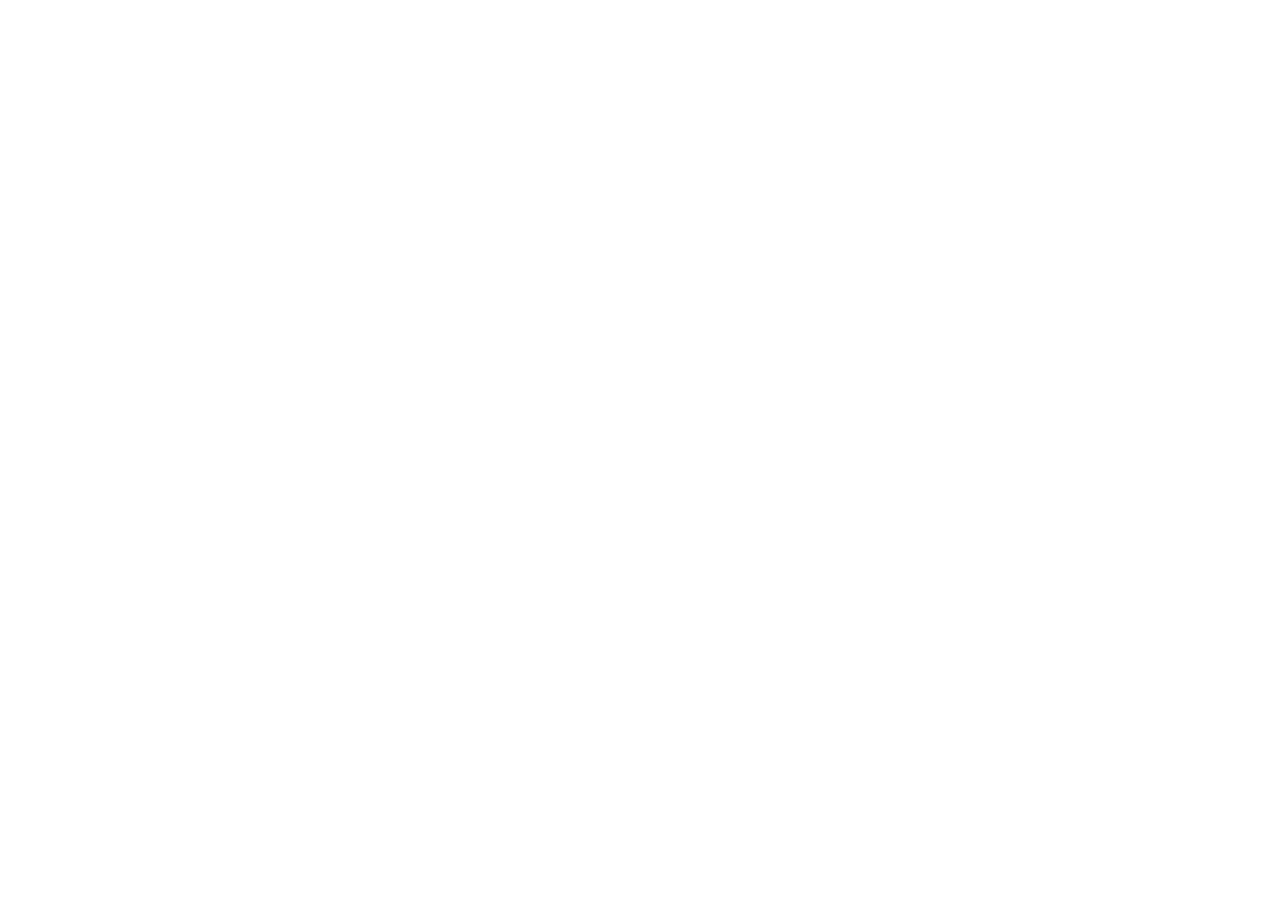
==== commit f5d893d8: "Redirect /guandan/ to mindresort.github.io/guandan/ Co-Authored-By: Claude Opus 5.5 <noreply@anthrop" ====
--- a/guandan/index.html
+++ b/guandan/index.html
@@ -1,864 +1,16 @@
 <!doctype html>
 <html lang="zh-CN">
+<head>
 <meta charset="utf-8">
-<meta name="viewport" content="width=device-width,initial-scale=1,viewport-fit=cover">
-<title>掼蛋牌桌</title>
-<meta name="claude:viewport-fit-sides" content="cover">
-<link rel="preconnect" href="https://fonts.googleapis.com">
-<link rel="stylesheet" href="https://fonts.googleapis.com/css2?family=Barlow+Condensed:wght@500;600;700&family=Ma+Shan+Zheng&family=Noto+Sans+SC:wght@400;500;700&display=swap">
-<style>
-/* Layout: one-screen card table — seats on three sides, level badge in the middle, AI advice strip, then your hand fanned by group along the bottom */
-:root{
-  --felt:#15203a; --felt-2:#21325a; --line:rgba(225,214,186,.22);
-  --ink:#ece6d6; --muted:#9aa6c4; --gold:#e3b456; --on-gold:#1d1a12;
-  --cinnabar:#cf3b2a; --cinnabar-2:#a12a1c;
-  --card:#fffdf7; --card-2:#f1e9d6; --card-ink:#1c1c24; --card-edge:#cdbf9f;
-  --wild:#fff3cf; --wild-2:#f0cf73;
-  --sel:#dfe9ff; --sel-2:#b9cdf5; --sel-edge:#4f7bd0;
-  --suit-s:#1c1c24; --suit-h:#cf2f28; --suit-c:#1d7a3c; --suit-d:#1f5fc4;
-  --f-display:"Ma Shan Zheng","STKaiti","KaiTi",serif;
-  --f-body:"Noto Sans SC","PingFang SC","Microsoft YaHei",system-ui,sans-serif;
-  --f-card:"Barlow Condensed","Arial Narrow",sans-serif;
-  color-scheme:dark;
-}
-:root.duo{--suit-c:var(--suit-s);--suit-d:var(--suit-h)}
-[hidden]{display:none!important}
-html,body{height:100%;margin:0}
-body{background:radial-gradient(ellipse 80% 60% at 50% 38%,var(--felt-2),var(--felt) 75%);background-color:var(--felt);color:var(--ink);font-family:var(--f-body);overflow:hidden;-webkit-tap-highlight-color:transparent}
-.app{height:100%;max-width:1060px;margin:0 auto;box-sizing:border-box;display:grid;grid-template-rows:auto minmax(0,1fr) auto auto auto;gap:8px;padding-block:8px 12px;padding-left:max(16px,env(safe-area-inset-left,0px));padding-right:max(16px,env(safe-area-inset-right,0px))}
-
-/* top bar */
-.bar{display:flex;align-items:center;gap:10px;flex-wrap:wrap}
-.brand{font-family:var(--f-display);font-size:28px;color:var(--gold);line-height:1}
-.teams{display:flex;gap:6px;font-size:13px;color:var(--muted)}
-.team{padding:3px 10px;border:1px solid var(--line);border-radius:999px;font-variant-numeric:tabular-nums}
-.team b{color:var(--ink);font-family:var(--f-card);font-size:16px;margin-left:4px}
-.team.on{border-color:var(--gold);color:var(--gold)}
-.team.on b{color:var(--gold)}
-.seed{display:flex;align-items:baseline;gap:6px;font:inherit;font-size:12px;color:var(--muted);background:none;border:1px dashed var(--line);border-radius:6px;padding:3px 9px;cursor:pointer}
-.seed:hover{border-color:var(--gold)}
-.seed b{font-family:var(--f-card);font-size:17px;font-weight:600;letter-spacing:.12em;color:var(--ink)}
-.seed:focus-visible{outline:2px solid var(--gold);outline-offset:2px}
-.bar .sp{flex:1}
-.lnk{background:none;border:0;color:var(--muted);font:inherit;font-size:13px;cursor:pointer;padding:6px 4px}
-.lnk:hover{color:var(--ink)}
-.lnk.on{color:var(--gold)}
-
-/* table */
-.table{display:grid;grid-template-columns:minmax(0,1fr) minmax(0,1.3fr) minmax(0,1fr);grid-template-rows:auto minmax(0,1fr) auto;gap:6px;min-height:0}
-#seat2{grid-column:2;grid-row:1}
-#seat3{grid-column:1;grid-row:1/3;align-self:center}
-#seat1{grid-column:3;grid-row:1/3;align-self:center}
-.center{grid-column:2;grid-row:2;display:flex;flex-direction:column;align-items:center;justify-content:center;text-align:center;gap:4px;min-height:0}
-#seat0{grid-column:1/4;grid-row:3}
-.seat{display:flex;flex-direction:column;align-items:center;gap:6px;min-width:0}
-.who{display:flex;align-items:center;gap:8px;font-size:13px}
-.name{padding:2px 10px;border-radius:999px;border:1px solid var(--line);white-space:nowrap}
-.seat.turn .name{background:var(--gold);color:var(--on-gold);border-color:var(--gold);animation:pulse 1.2s ease-in-out infinite}
-.back{position:relative;width:24px;height:34px;border-radius:4px;border:2px solid var(--card);box-sizing:border-box;background:repeating-linear-gradient(45deg,var(--cinnabar) 0 3px,var(--cinnabar-2) 3px 6px);box-shadow:2px 2px 0 -1px var(--card-2),0 2px 4px rgba(0,0,0,.4)}
-.cnt{font-family:var(--f-card);font-size:18px;font-weight:600;font-variant-numeric:tabular-nums;color:var(--ink)}
-.cnt.warn{color:var(--cinnabar)}
-.place{font-size:12px;color:var(--on-gold);background:var(--gold);padding:1px 7px;border-radius:4px}
-.played{--cw:40px;--ch:56px;--ov:19px;display:flex;flex-wrap:wrap;justify-content:center;padding-left:calc(var(--cw) - var(--ov));row-gap:4px;min-height:var(--ch);align-items:center}
-.played .card{margin-left:calc(var(--ov) - var(--cw))}
-.pass{font-size:14px;color:var(--muted);letter-spacing:.1em}
-.tag{width:100%;text-align:center;font-size:11px;color:var(--gold);letter-spacing:.08em;margin-top:2px}
-.tag.boom{font-family:var(--f-display);font-size:20px;color:var(--cinnabar);letter-spacing:0}
-.lvl{font-family:var(--f-display);color:var(--gold);line-height:1;display:flex;align-items:baseline;gap:4px}
-.lvl small{font-size:clamp(20px,4vw,30px)}
-.lvl span{font-size:clamp(40px,8vw,76px)}
-.lvwho{font-size:11px;color:var(--muted);letter-spacing:.12em}
-.status{font-size:14px;margin-top:6px;text-wrap:balance}
-.note{font-size:12px;color:var(--gold);max-width:36ch;text-wrap:balance}
-@keyframes pulse{50%{opacity:.6}}
-
-/* cards: the top-left index (rank over suit) is the part that stays visible when cards overlap */
-.card{position:relative;flex:none;box-sizing:border-box;width:var(--cw);height:var(--ch);background:linear-gradient(160deg,var(--card) 40%,var(--card-2));color:var(--sc,var(--card-ink));border:1px solid var(--card-edge);border-radius:calc(var(--cw)*.11);box-shadow:-1px 0 3px rgba(0,0,0,.18),0 2px 5px rgba(0,0,0,.35);font-family:var(--f-card);user-select:none;-webkit-user-select:none;overflow:hidden}
-.s-S{--sc:var(--suit-s)}.s-H{--sc:var(--suit-h)}.s-C{--sc:var(--suit-c)}.s-D{--sc:var(--suit-d)}.bj{--sc:var(--suit-h)}.sj{--sc:var(--suit-s)}
-.idx{position:absolute;left:calc(var(--cw)*.04);top:calc(var(--cw)*.03);width:calc(var(--cw)*.42);display:flex;flex-direction:column;align-items:center;line-height:.9}
-.idx b{font-size:calc(var(--cw)*.44);font-weight:700;letter-spacing:-.05em}
-.idx i{font-style:normal;font-size:calc(var(--cw)*.36);line-height:1}
-.card.lvc .idx b{box-shadow:inset 0 -.14em var(--gold)}
-.card.jk .idx b{font-family:var(--f-body);font-size:calc(var(--cw)*.3);line-height:1.02;letter-spacing:0}
-.face{position:absolute;right:calc(var(--cw)*.07);bottom:calc(var(--cw)*.04);font-size:calc(var(--cw)*.64);line-height:1}
-.face.court{font-family:var(--f-display);font-size:calc(var(--cw)*.56);right:calc(var(--cw)*.13);bottom:calc(var(--cw)*.12);opacity:.9}
-.face.pei{font-family:var(--f-display);font-size:calc(var(--cw)*.5);color:var(--cinnabar);right:calc(var(--cw)*.1);bottom:calc(var(--cw)*.1)}
-.card.court::after{content:"";position:absolute;right:calc(var(--cw)*.07);bottom:calc(var(--cw)*.07);width:calc(var(--cw)*.5);height:calc(var(--ch)*.48);border:1px solid currentColor;border-radius:3px;opacity:.35}
-.card.jk .face{font-size:calc(var(--cw)*.66);right:calc(var(--cw)*.1)}
-.card.wild{background:linear-gradient(160deg,var(--wild) 30%,var(--wild-2));border-color:var(--gold)}
-.card.new{box-shadow:inset 0 0 0 3px var(--cinnabar),0 2px 5px rgba(0,0,0,.35)}
-
-.hand{display:flex;justify-content:center;align-items:flex-end;min-height:110px}
-.col{display:flex;flex-direction:column;width:var(--cw);flex:none}
-.col + .col{margin-left:calc(var(--sp) - var(--cw))}
-.col .card{cursor:pointer;transition:transform .12s}
-.col .card + .card{margin-top:calc(var(--step) - var(--ch))}
-.col .card.sel{background:linear-gradient(160deg,var(--sel) 30%,var(--sel-2));border-color:var(--sel-edge);transform:translateY(-10px)}
-.gbar,.gsp{display:block;height:14px;width:100%;flex:none}
-.gbar{border:0;padding:0;background:none;cursor:pointer;position:relative}
-.gbar::after{content:"";position:absolute;left:3px;right:3px;top:6px;height:4px;border-radius:2px;background:var(--gold)}
-.gbar:focus-visible{outline:2px solid var(--gold)}
-.done{align-self:center;color:var(--muted);font-size:14px}
-
-/* AI advice strip */
-.advice{display:flex;align-items:center;gap:8px;min-height:46px;min-width:0;overflow-x:auto;scrollbar-width:thin;padding-bottom:2px}
-.advice .lab{flex:none;font-size:12px;color:var(--gold);letter-spacing:.08em;writing-mode:horizontal-tb}
-.advice .idle{font-size:13px;color:var(--muted)}
-.adv{flex:none;display:flex;flex-direction:column;align-items:flex-start;gap:2px;background:var(--card);color:var(--card-ink);border:1px solid var(--card-edge);border-radius:8px;padding:5px 10px;font:inherit;cursor:pointer;text-align:left}
-.adv.top{box-shadow:0 0 0 2px var(--gold)}
-.adv .cs{font-family:var(--f-card);font-size:17px;font-weight:700;letter-spacing:-.01em;white-space:nowrap}
-.adv .cs span{margin-right:2px}
-.adv .meta{font-size:11px;color:#5d5a52;white-space:nowrap;font-variant-numeric:tabular-nums}
-.adv .meta em{font-style:normal;color:var(--cinnabar);font-weight:700}
-.adv.pass .cs{font-family:var(--f-body);font-size:15px}
-.cs .s-S,.cs .s-H,.cs .s-C,.cs .s-D,.cs .bj,.cs .sj{color:var(--sc)}
-
-/* controls */
-.ctrl{display:flex;justify-content:center;align-items:center;gap:8px 18px;flex-wrap:wrap}
-.grp{display:flex;gap:8px}
-.btn{font:inherit;font-size:15px;padding:9px 20px;border-radius:999px;border:1px solid var(--line);background:rgba(255,255,255,.04);color:var(--ink);cursor:pointer;min-width:72px}
-.btn.sm{font-size:13px;padding:7px 12px;min-width:0;color:var(--muted)}
-.btn.sm:hover{color:var(--ink)}
-.btn.pri{background:var(--gold);color:var(--on-gold);border-color:var(--gold);font-weight:700}
-.btn:disabled{opacity:.35;cursor:default}
-.btn:focus-visible,.lnk:focus-visible,.adv:focus-visible{outline:2px solid var(--gold);outline-offset:2px}
-
-/* toast + overlays */
-.toast{position:fixed;left:50%;top:36%;transform:translateX(-50%);background:rgba(10,14,26,.94);border:1px solid var(--line);color:var(--ink);padding:10px 16px;border-radius:10px;font-size:14px;max-width:min(86vw,440px);text-align:center;pointer-events:none;z-index:20}
-.ov{position:fixed;inset:0;background:rgba(6,9,18,.7);display:flex;align-items:center;justify-content:center;z-index:30;padding-left:max(16px,env(safe-area-inset-left,0px));padding-right:max(16px,env(safe-area-inset-right,0px))}
-.sheet{background:var(--felt);border:1px solid var(--gold);border-radius:14px;padding:22px 22px 18px;width:min(100%,420px);box-sizing:border-box;display:flex;flex-direction:column;gap:14px;max-height:86vh;overflow:auto}
-.sheet h2{margin:0;font-family:var(--f-display);font-weight:400;font-size:34px;color:var(--gold);text-wrap:balance}
-.order{display:grid;grid-template-columns:auto 1fr;gap:6px 14px;font-size:15px}
-.order .k{color:var(--muted)}
-.order .mine{color:var(--gold)}
-.sheet p{margin:0;font-size:14px;line-height:1.7;color:var(--ink)}
-.rules{font-size:14px;line-height:1.75;margin:0;padding-left:1.2em}
-.rules b{color:var(--gold);font-weight:500}
-.seedrow{display:flex;align-items:center;justify-content:space-between;gap:12px;padding:10px 14px;border:1px dashed var(--gold);border-radius:10px}
-.seedrow code{font-family:var(--f-card);font-size:34px;font-weight:600;letter-spacing:.16em;color:var(--gold);user-select:all;-webkit-user-select:all;min-width:0;overflow-wrap:anywhere}
-.fld{display:flex;flex-direction:column;gap:6px;font-size:13px;color:var(--muted)}
-.fld input{font-family:var(--f-card);font-size:22px;letter-spacing:.14em;text-transform:uppercase;padding:8px 12px;border-radius:8px;border:1px solid var(--line);background:rgba(255,255,255,.06);color:var(--ink);width:100%;box-sizing:border-box}
-.fld input:focus{outline:2px solid var(--gold);outline-offset:1px}
-.sheet .grp{flex-wrap:wrap}
-.sheet .hint{font-size:12px;color:var(--muted);line-height:1.6}
-
-@media (min-width:700px){
-  .played{--cw:52px;--ch:73px;--ov:24px}
-  .back{width:28px;height:40px}
-}
-@media (prefers-reduced-motion:reduce){.seat.turn .name{animation:none}.col .card{transition:none}}
-</style>
-
-<div class="app">
-  <header class="bar">
-    <a class="lnk" href="../" aria-label="回到主页" style="text-decoration:none">←</a>
-    <div class="brand">掼蛋</div>
-    <div class="teams">
-      <span class="team" id="teamUs">我方<b id="lvUs">2</b></span>
-      <span class="team" id="teamThem">对方<b id="lvThem">2</b></span>
-    </div>
-    <button class="seed" id="btnSeed" aria-label="查看或更换牌局种子">种子<b id="seedTxt">------</b><span id="handTxt">第1局</span></button>
-    <span class="sp"></span>
-    <button class="lnk" id="btnAdv">AI推荐</button>
-    <button class="lnk" id="btnDuo">四色牌</button>
-    <button class="lnk" id="btnRules">规则</button>
-    <button class="lnk" id="btnNew">重开</button>
-  </header>
-
-  <section class="table">
-    <div class="seat" id="seat2"></div>
-    <div class="seat" id="seat3"></div>
-    <div class="center">
-      <div class="lvl"><small>打</small><span id="lvBig">2</span></div>
-      <div class="lvwho" id="lvWho">我方的级</div>
-      <div class="status" id="status"></div>
-      <div class="note" id="note"></div>
-    </div>
-    <div class="seat" id="seat1"></div>
-    <div class="seat" id="seat0"></div>
-  </section>
-
-  <div class="advice" id="advice"></div>
-
-  <div class="ctrl">
-    <div class="grp">
-      <button class="btn sm" id="btnGroup">组牌</button>
-      <button class="btn sm" id="btnAuto">理牌</button>
-      <button class="btn sm" id="btnReset">还原</button>
-    </div>
-    <div class="grp">
-      <button class="btn" id="btnPass">不出</button>
-      <button class="btn" id="btnHint">提示</button>
-      <button class="btn pri" id="btnPlay">出牌</button>
-    </div>
-  </div>
-
-  <div class="hand" id="hand"></div>
-</div>
-
-<div class="toast" id="toast" hidden></div>
-
-<div class="ov" id="endOv" hidden><div class="sheet" id="endSheet"></div></div>
-
-<div class="ov" id="seedOv" hidden><div class="sheet">
-  <h2>牌局种子</h2>
-  <p>种子决定这一盘每一局发的牌。用同一个种子开局，第 1 局、第 2 局……发到的牌都一样，可以发给朋友，比比谁打得好。</p>
-  <div class="seedrow"><code id="seedBig">------</code><button class="btn sm" id="btnCopySeed">复制</button></div>
-  <label class="fld" for="seedIn">输入别人的种子（字母和数字，最多 12 位）
-    <input id="seedIn" maxlength="12" placeholder="例如 K7Q2MX" autocomplete="off" autocapitalize="characters" spellcheck="false">
-  </label>
-  <div class="grp">
-    <button class="btn pri" id="btnSeedGo">用这个种子开局</button>
-    <button class="btn" id="btnSeedRnd">换个随机种子</button>
-  </div>
-  <div class="grp">
-    <button class="btn sm" id="btnSeedReplay">用当前种子从第 1 局重打</button>
-    <button class="btn sm" id="btnSeedClose">关闭</button>
-  </div>
-  <p class="hint">开新一盘会放弃当前进度。AI 的出牌没有随机成分，所以你出牌一样，整盘的走向也会完全一样。</p>
-</div></div>
-
-<div class="ov" id="rulesOv" hidden><div class="sheet">
-  <h2>怎么玩</h2>
-  <ul class="rules">
-    <li>两副牌 108 张，你和<b>对家</b>一队，上家下家一队，每人 27 张。</li>
-    <li>本局打几，几就是<b>级牌</b>（点数下有金线）：比 A 大、比王小。<b>红桃级牌</b>是“逢人配”（金色底、带“配”字），能当除大小王外的任何牌。</li>
-    <li>牌型：单张、对子、三张、三带二、顺子（5 张）、三连对、钢板（两个连续三张）。顺子按自然顺序排，A 可以当 1 也可以当 14。</li>
-    <li>炸弹：4 张及以上同点数，张数多的大；同花顺比 5 张炸大、比 6 张炸小；四个王最大。</li>
-    <li>先出完是头游。对家二游升 3 级，三游升 2 级，末游升 1 级。打 A 时赢下就过 A，整盘获胜。</li>
-    <li>下一局末游给头游<b>进贡</b>最大的牌，头游还一张 10 以下的牌。进贡方有两张大王可以抗贡。你是头游时自己选还哪张。</li>
-    <li><b>组牌</b>：选中几张点“组牌”，它们会排在一列，列下有金条，点金条整组选中。<b>理牌</b>自动理出同花顺、炸弹、顺子、连对、钢板。</li>
-    <li><b>种子</b>：左上角的种子决定每一局发什么牌。点它可以复制种子，或者输入别人的种子打同一副牌。</li>
-    <li><b>AI推荐</b>：轮到你时给出几种出法，按推荐程度排序，点一下就选中。“被管”是估算其他人能压住这手牌的概率。</li>
-  </ul>
-  <button class="btn pri" id="btnRulesClose">知道了</button>
-</div></div>
-
-<script>
-const $=s=>document.querySelector(s);
-const SUITS=['S','H','C','D'], SCH={S:'♠',H:'♥',C:'♣',D:'♦'};
-const NAMES=['你','下家','对家','上家'];
-const PLACE=['头游','二游','三游','末游'];
-const TYPE_N={single:'单张',pair:'对子',triple:'三张',fh:'三带二',straight:'顺子',pairs3:'三连对',plate:'钢板',sf:'同花顺',jokerbomb:'天王炸'};
-const RANKS=[2,3,4,5,6,7,8,9,10,11,12,13,14,16,17];
-let S=null, timer=null, toastT=null;
-const pref={adv:true,duo:false};
-try{const a=localStorage.getItem('gd-adv'),d=localStorage.getItem('gd-duo');if(a!==null)pref.adv=a==='1';if(d!==null)pref.duo=d==='1';}catch(e){}
-const savePref=()=>{try{localStorage.setItem('gd-adv',pref.adv?'1':'0');localStorage.setItem('gd-duo',pref.duo?'1':'0');}catch(e){}};
-
-const L=()=>S.level[S.levelTeam];
-const isWild=c=>c.s==='H'&&c.r===L();
-const val=r=>r>15?r:(r===L()?15:r);
-const cv=c=>val(c.r);
-const rk=x=>x===1?14:x;
-const rankName=r=>({11:'J',12:'Q',13:'K',14:'A',16:'小王',17:'大王'})[r]||String(r);
-const cardTxt=c=>c.r>15?rankName(c.r):SCH[c.s]+rankName(c.r);
-const comboName=(combo,n)=>combo.type==='bomb'?n+'炸':TYPE_N[combo.type];
-
-function newDeck(){let id=0;const d=[];for(let k=0;k<2;k++){for(const s of SUITS)for(let r=2;r<=14;r++)d.push({id:id++,r,s});d.push({id:id++,r:16,s:'J'});d.push({id:id++,r:17,s:'J'});}return d;}
-function shuffle(a,rnd){for(let i=a.length-1;i>0;i--){const j=Math.floor(rnd()*(i+1));[a[i],a[j]]=[a[j],a[i]];}return a;}
-
-/* ---------- seeded PRNG: seed text -> 32-bit hash -> mulberry32; each hand uses seed#handNo ---------- */
-function hashStr(s){let h=1779033703^s.length;for(let i=0;i<s.length;i++){h=Math.imul(h^s.charCodeAt(i),3432918353);h=h<<13|h>>>19;}
-  h=Math.imul(h^h>>>16,2246822507);h=Math.imul(h^h>>>13,3266489909);return (h^h>>>16)>>>0;}
-function mulberry32(a){return()=>{a=a+0x6D2B79F5|0;let t=Math.imul(a^a>>>15,1|a);t=t+Math.imul(t^t>>>7,61|t)^t;return((t^t>>>14)>>>0)/4294967296;};}
-const SEED_ABC='ABCDEFGHJKLMNPQRSTUVWXYZ23456789';
-function randomSeed(){const a=new Uint32Array(6);try{crypto.getRandomValues(a);}catch(e){for(let i=0;i<6;i++)a[i]=Math.floor(Math.random()*1e9);}
-  return Array.from(a,x=>SEED_ABC[x%SEED_ABC.length]).join('');}
-const normSeed=s=>String(s||'').toUpperCase().replace(/[^A-Z0-9]/g,'').slice(0,12);
-function syncHash(){try{if(location.hash.slice(1)!==S.seed)history.replaceState(null,'','#'+S.seed);}catch(e){}}
-
-/* ---------- combo logic ---------- */
-function analyze(cards){
-  const n=cards.length,res=[];if(!n)return res;
-  const w=cards.filter(isWild).length,nat=cards.filter(c=>!isWild(c));
-  const cnt={};nat.forEach(c=>cnt[c.r]=(cnt[c.r]||0)+1);
-  const rs=Object.keys(cnt).map(Number);const hasJ=rs.some(r=>r>15);
-  if(rs.length<=1){
-    const r=rs.length?rs[0]:L();
-    if(r>15){if(w===0&&n<=2)res.push({type:n===1?'single':'pair',v:r});}
-    else{const v=val(r);
-      if(n===1)res.push({type:'single',v});else if(n===2)res.push({type:'pair',v});
-      else if(n===3)res.push({type:'triple',v});else res.push({type:'bomb',v,bomb:n*100+v});}
-  }
-  if(n===4&&cnt[16]===2&&cnt[17]===2)res.push({type:'jokerbomb',v:0,bomb:9999});
-  if(n===5){
-    let best=null;
-    for(let t=2;t<=14;t++)for(const p of RANKS){
-      if(p===t||rs.some(r=>r!==t&&r!==p))continue;
-      const ct=cnt[t]||0,cp=cnt[p]||0;if(ct>3||cp>2)continue;if(p>15&&cp!==2)continue;
-      if((3-ct)+(2-cp)!==w)continue;
-      const v=val(t);if(!best||v>best.v)best={type:'fh',v};
-    }
-    if(best)res.push(best);
-    if(!hasJ){let bs=0;const flush=new Set(nat.map(c=>c.s)).size<=1;
-      for(let s=1;s<=10;s++){const set=[0,1,2,3,4].map(i=>rk(s+i));if(rs.every(r=>set.includes(r)&&cnt[r]===1))bs=s;}
-      if(bs){res.push({type:'straight',v:bs});if(flush)res.push({type:'sf',v:bs,bomb:580+bs});}}
-  }
-  if(n===6&&!hasJ){
-    let a=0,b=0;
-    for(let s=1;s<=12;s++){const set=[0,1,2].map(i=>rk(s+i));if(rs.every(r=>set.includes(r)&&cnt[r]<=2))a=s;}
-    for(let s=1;s<=13;s++){const set=[0,1].map(i=>rk(s+i));if(rs.every(r=>set.includes(r)&&cnt[r]<=3))b=s;}
-    if(a)res.push({type:'pairs3',v:a});if(b)res.push({type:'plate',v:b});
-  }
-  return res;
-}
-function beats(a,b){if(!b)return true;if(a.bomb)return !b.bomb||a.bomb>b.bomb;if(b.bomb)return false;return a.type===b.type&&a.v>b.v;}
-function pickInterp(res,last){
-  if(last){const ok=res.filter(c=>beats(c,last.combo));if(!ok.length)return null;return ok.find(c=>!c.bomb)||ok.sort((x,y)=>x.bomb-y.bomb)[0];}
-  const b=res.filter(c=>c.bomb).sort((x,y)=>y.bomb-x.bomb)[0];if(b)return b;
-  const pr=['plate','pairs3','straight','fh','triple','pair','single'];
-  return res.slice().sort((x,y)=>pr.indexOf(x.type)-pr.indexOf(y.type))[0];
-}
-
-/* straight-flush candidates in a set of cards: 5 same-suit consecutive ranks, at most one gap filled by a wild */
-function sfOptions(cards){
-  const wl=cards.filter(isWild),has={};
-  for(const c of cards){if(isWild(c)||c.r>15)continue;const k=c.s+c.r;(has[k]||(has[k]=[])).push(c);}
-  const out=[];
-  for(const su of SUITS)for(let s=1;s<=10;s++){
-    const ids=[];let miss=0;
-    for(let i=0;i<5;i++){const h=has[su+rk(s+i)];if(h)ids.push(h[0].id);else miss++;}
-    if(miss>Math.min(wl.length,1))continue;
-    for(let i=0;i<miss;i++)ids.push(wl[i].id);
-    out.push({su,s,miss,ids});
-  }
-  out.sort((a,b)=>a.miss-b.miss);
-  return out.slice(0,8);
-}
-function build(hand,reqs,prot){
-  const used=new Set(),out=[];let w=0;const wilds=hand.filter(isWild);
-  const order=prot&&prot.size?[...hand.filter(c=>!prot.has(c.id)),...hand.filter(c=>prot.has(c.id))]:hand;
-  for(const q of reqs){let need=q.k;
-    for(const c of order){if(!need)break;if(isWild(c)||used.has(c.id)||c.r!==q.r)continue;if(q.s&&c.s!==q.s)continue;used.add(c.id);out.push(c);need--;}
-    if(need>0){if(q.r>15)return null;
-      while(need>0){const wc=wilds.find(c=>!used.has(c.id));if(!wc)return null;used.add(wc.id);out.push(wc);w++;need--;}}
-  }
-  return {cards:out,wilds:w};
-}
-function gen(hand){
-  const C=[],seen=new Set(),nW=hand.filter(isWild).length,nc={};
-  const prot=new Set();sfOptions(hand).forEach(o=>o.ids.forEach(i=>prot.add(i)));
-  hand.forEach(c=>{if(!isWild(c))nc[c.r]=(nc[c.r]||0)+1;});
-  const add=(reqs,combo)=>{const b=build(hand,reqs,combo.type==='sf'?null:prot);if(!b)return;
-    const key=combo.type+combo.v+':'+b.cards.map(c=>c.id).sort((x,y)=>x-y).join();if(seen.has(key))return;seen.add(key);
-    C.push({cards:b.cards,wilds:b.wilds,combo});};
-  const has=r=>(nc[r]||0)>0||(r===L()&&nW>0);
-  for(let r=2;r<=14;r++){if(!has(r))continue;const v=val(r),n=nc[r]||0;
-    add([{r,k:1}],{type:'single',v});
-    if(n+nW>=2)add([{r,k:2}],{type:'pair',v});
-    if(n+nW>=3)add([{r,k:3}],{type:'triple',v});
-    for(let k=4;k<=n+nW;k++)add([{r,k}],{type:'bomb',v,bomb:k*100+v});
-  }
-  if(nW&&!nc[L()])add([{r:L(),k:1}],{type:'single',v:15});
-  for(const r of [16,17]){if(nc[r])add([{r,k:1}],{type:'single',v:r});if(nc[r]===2)add([{r,k:2}],{type:'pair',v:r});}
-  if(nc[16]===2&&nc[17]===2)add([{r:16,k:2},{r:17,k:2}],{type:'jokerbomb',v:0,bomb:9999});
-  for(let t=2;t<=14;t++){if(!has(t))continue;const nt=nc[t]||0;
-    for(const p of RANKS){if(p===t)continue;const np=nc[p]||0;
-      if(!np||(p>15&&np<2))continue;
-      if((3-Math.min(3,nt))+(2-Math.min(2,np))>nW)continue;
-      add([{r:t,k:3},{r:p,k:2}],{type:'fh',v:val(t),pv:val(p)});}}
-  for(let s=1;s<=10;s++){
-    add([0,1,2,3,4].map(i=>({r:rk(s+i),k:1})),{type:'straight',v:s});
-    for(const su of SUITS)add([0,1,2,3,4].map(i=>({r:rk(s+i),k:1,s:su})),{type:'sf',v:s,bomb:580+s});
-  }
-  for(let s=1;s<=12;s++)add([0,1,2].map(i=>({r:rk(s+i),k:2})),{type:'pairs3',v:s});
-  for(let s=1;s<=13;s++)add([0,1].map(i=>({r:rk(s+i),k:3})),{type:'plate',v:s});
-  return C;
-}
-
-/* ---------- hand evaluation: turns needed to go out, minus tricks the big cards can win ---------- */
-const credS=v=>v>=17?1.2:v===16?1.0:v===15?0.7:v===14?0.4:v===13?0.2:0;
-const credP=v=>v>=16?1.25:v===15?0.9:v===14?0.6:v===13?0.3:0;
-const credT=v=>v>=15?0.9:v===14?0.6:v===13?0.3:0;
-const SF_CRED=1.6;
-const SEQS=[];
-for(let s=1;s<=10;s++)SEQS.push({k:1,ranks:[0,1,2,3,4].map(i=>rk(s+i)),cost:1-(s>=9?0.6:s>=7?0.3:0)});
-for(let s=1;s<=12;s++)SEQS.push({k:2,ranks:[0,1,2].map(i=>rk(s+i)),cost:1-(s>=10?0.6:s>=8?0.3:0)});
-for(let s=1;s<=13;s++)SEQS.push({k:3,ranks:[0,1].map(i=>rk(s+i)),cost:1-(s>=11?0.6:s>=8?0.3:0)});
-let EVC=new Map();
-
-function restCost(c){
-  let cost=0;const pairs=[],trips=[];
-  for(let r=2;r<=14;r++){const n=c[r];if(!n)continue;const v=val(r);
-    if(n===1)cost+=1-credS(v);else if(n===2)pairs.push(v);else trips.push(v);}
-  pairs.sort((a,b)=>a-b);trips.sort((a,b)=>a-b);
-  for(const t of trips){cost+=1-credT(t);if(pairs.length&&pairs[0]<13)pairs.shift();}
-  for(const p of pairs)cost+=1-credP(p);
-  return cost;
-}
-function seqFits(c,o){let exact=0;for(const r of o.ranks){if(c[r]<o.k)return false;if(c[r]===o.k)exact++;}return exact>=2;}
-function seqSearch(c,minI,depth){
-  let best=restCost(c);
-  if(depth>=3)return best;
-  for(let i=minI;i<SEQS.length;i++){const o=SEQS[i];if(!seqFits(c,o))continue;
-    for(const r of o.ranks)c[r]-=o.k;
-    const s=o.cost+seqSearch(c,i,depth+1);
-    for(const r of o.ranks)c[r]+=o.k;
-    if(s<best)best=s;
-  }
-  return best;
-}
-function seqPlan(c,minI,depth){
-  let best={s:restCost(c),path:[]};
-  if(depth>=3)return best;
-  for(let i=minI;i<SEQS.length;i++){const o=SEQS[i];if(!seqFits(c,o))continue;
-    for(const r of o.ranks)c[r]-=o.k;
-    const sub=seqPlan(c,i,depth+1),s=o.cost+sub.s;
-    for(const r of o.ranks)c[r]+=o.k;
-    if(s<best.s)best={s,path:[i,...sub.path]};
-  }
-  return best;
-}
-function countCards(cards){const c=new Array(18).fill(0);let w=0;for(const x of cards){if(isWild(x))w++;else c[x.r]++;}return {c,w};}
-function evalCore(cards){
-  const {c,w}=countCards(cards);
-  let s=-0.6*w;
-  if(c[16]===2&&c[17]===2){s+=1-2.6;c[16]=c[17]=0;}
-  for(let r=2;r<=14;r++)if(c[r]>=4){s+=1-(1.5+(c[r]-4)*0.25);c[r]=0;}
-  for(const r of [16,17]){if(c[r]===1)s+=1-credS(r);else if(c[r]===2)s+=1-credP(r);c[r]=0;}
-  return s+seqSearch(c,0,0);
-}
-function evalCards(cards,depth=0){
-  const opts=depth<2?sfOptions(cards):[];
-  const {c,w}=countCards(cards);
-  const key=depth+'|'+c.join()+'|'+w+'|'+opts.map(o=>o.su+o.s+'.'+o.miss).join();
-  if(EVC.has(key))return EVC.get(key);
-  let best=evalCore(cards);
-  for(const o of opts){const ids=new Set(o.ids);
-    const s=evalCards(cards.filter(x=>!ids.has(x.id)),depth+1)+1-SF_CRED;
-    if(s<best)best=s;}
-  EVC.set(key,best);return best;
-}
-const without=(hand,cards)=>{const ids=new Set(cards.map(c=>c.id));return hand.filter(c=>!ids.has(c.id));};
-
-/* ---------- probability ---------- */
-const LF=[0];for(let i=1;i<=130;i++)LF[i]=LF[i-1]+Math.log(i);
-const lnC=(n,k)=>(k<0||k>n)?-Infinity:LF[n]-LF[k]-LF[n-k];
-/* hypergeometric: chance that a hand of n cards drawn from U unknown cards holds at least k of m specific ones */
-function pAtLeast(m,k,U,n){
-  if(k<=0)return 1;m=Math.min(m,U);if(m<k||n<k)return 0;
-  const den=lnC(U,n);let p=0;
-  for(let x=k;x<=Math.min(m,n);x++)p+=Math.exp(lnC(m,x)+lnC(U-m,n-x)-den);
-  return Math.min(1,p);
-}
-/* cards p cannot see, by rank (wild hearts counted separately) and by suit+rank */
-function unseenR(p){
-  const u=new Array(18).fill(0);for(let r=2;r<=14;r++)u[r]=8;u[16]=u[17]=2;u[L()]-=2;
-  const sr={};for(const su of SUITS)for(let r=2;r<=14;r++)sr[su+r]=2;
-  let w=2;
-  const see=c=>{if(isWild(c))w--;else u[c.r]--;if(c.r<=14)sr[c.s+c.r]--;};
-  S.hands[p].forEach(see);S.played.forEach(see);
-  const U=[0,1,2,3].filter(q=>q!==p).reduce((a,q)=>a+S.hands[q].length,0);
-  return {u,w,sr,U};
-}
-function unseenFor(p){const {u,w}=unseenR(p);const uv=new Array(18).fill(0);for(const r of RANKS)uv[val(r)]+=u[r];uv[15]+=w;return uv;}
-
-/* chance the opponents can beat this combo (same type higher, or a bomb they would use) */
-function beatProb(combo,p){
-  if(combo.type==='jokerbomb')return 0;
-  const {u,w,U}=unseenR(p),t=combo.type,v=combo.v;
-  const mr=r=>r>15?u[r]:u[r]+w;
-  const opps=[(p+1)%4,(p+3)%4].filter(q=>!S.out.includes(q)&&S.hands[q].length);
-  let none=1;
-  for(const q of opps){const n=S.hands[q].length;
-    const anyRank=(k,maxV)=>{let z=1;for(const r of RANKS){const vr=val(r);if(vr>v&&vr<=maxV)z*=1-pAtLeast(mr(r),k,U,n);}return 1-z;};
-    let same=0;
-    if(t==='single'){let m=15>v?w:0;for(const r of RANKS)if(val(r)>v)m+=u[r];same=pAtLeast(m,1,U,n);}
-    else if(t==='pair')same=anyRank(2,17);
-    else if(t==='triple')same=anyRank(3,15);
-    else if(t==='fh')same=anyRank(3,15)*0.85;
-    else if(t==='straight'||t==='pairs3'||t==='plate'){
-      const k={straight:1,pairs3:2,plate:3}[t],len={straight:5,pairs3:3,plate:2}[t];let z=1;
-      for(let s=v+1;s<=15-len;s++){let pr=1;for(let i=0;i<len;i++)pr*=pAtLeast(u[rk(s+i)],k,U,n);z*=1-pr;}
-      same=1-z;}
-    let bz=1;
-    for(let r=2;r<=14;r++){let need=4;
-      if(combo.bomb){if(t==='sf')need=6;else{const k=Math.floor(combo.bomb/100);need=val(r)>v?k:k+1;}}
-      if(need<=10)bz*=1-pAtLeast(mr(r),need,U,n);}
-    const will=combo.bomb?0.9:(n<=8?0.9:n<=15?0.5:0.25);
-    none*=(1-same)*(1-will*(1-bz));
-  }
-  return 1-none;
-}
-/* chance that handing `card` to player `to` gives them a new bomb or a straight flush */
-function giftRisk(card,from,to){
-  const {u,w,sr,U}=unseenR(from),n=S.hands[to].length;
-  if(card.r>15){const o=card.r===16?17:16;return {bomb:pAtLeast(u[card.r],1,U,n)*pAtLeast(u[o],2,U,n),sf:0};}
-  const m=u[card.r]+(card.r===L()?0:w);
-  const p3=pAtLeast(m,3,U,n),p4=pAtLeast(m,4,U,n);
-  let z=1;
-  for(let s=1;s<=10;s++){const ranks=[0,1,2,3,4].map(i=>rk(s+i));if(!ranks.includes(card.r))continue;
-    let pr=1;for(const r of ranks){if(r===card.r)continue;pr*=pAtLeast(sr[card.s+r],1,U,n);}
-    z*=1-pr;}
-  return {bomb:(p3-p4)+0.4*p4,sf:1-z};
-}
-const GIFT_B=1.6,GIFT_SF=1.4;
-
-/* ---------- AI move ranking ---------- */
-function leak(combo,n,u){
-  if(combo.bomb||n>2)return 0;
-  const U=Math.max(1,u.reduce((a,b)=>a+b,0));
-  if(combo.type==='single'){
-    let hi=0;for(let v=combo.v+1;v<=17;v++)hi+=u[v];
-    const f=Math.min(1,hi/U);
-    return n===1?f:0.4*(1-(1-f)*(1-f));
-  }
-  if(combo.type==='pair'&&n===2){
-    const c2=x=>x*(x-1)/2;let hp=0,ap=0;
-    for(let v=2;v<=17;v++){ap+=c2(u[v]);if(v>combo.v)hp+=c2(u[v]);}
-    return ap?0.75*hp/ap:0;
-  }
-  return 0;
-}
-const DANGER=8;
-const nextActive=p=>{for(let i=1;i<=4;i++){const q=(p+i)%4;if(!S.out.includes(q))return q;}return p;};
-function oppsUntil(p,stop){
-  const res=[];let q=nextActive(p),g=0;
-  while(q!==stop&&q!==p&&g++<4){if(q%2!==p%2)res.push(q);q=nextActive(q);}
-  return res;
-}
-function riskOf(combo,opps,u){return opps.reduce((s,q)=>s+DANGER*leak(combo,S.hands[q].length,u),0);}
-
-function rankMoves(p){
-  EVC=new Map();
-  const hand=S.hands[p],last=S.last,base=evalCards(hand),u=unseenFor(p);
-  const partner=(p+2)%4,partnerIn=!S.out.includes(partner);
-  const opps=[(p+1)%4,(p+3)%4].filter(q=>!S.out.includes(q));
-  const oppMin=opps.length?Math.min(...opps.map(q=>S.hands[q].length)):99;
-  let cands=gen(hand);
-  if(last)cands=cands.filter(c=>beats(c.combo,last.combo));
-  const list=cands.map(c=>{
-    const n=c.cards.length,after=evalCards(without(hand,c.cards)),t=c.combo.type,v=c.combo.v;
-    let s=after-base+(c.combo.bomb?0:v/40)-(last?0:n*0.04);
-    if(n===hand.length)return {c,s:s-100,after:0};
-    if(after<=0.6)s-=1.2;
-    s+=riskOf(c.combo,opps,u);
-    if(!last&&partnerIn&&S.hands[partner].length<=2&&oppMin>2){
-      if(S.hands[partner].length===1&&t==='single'&&v<=9)s-=1.5;
-      if(S.hands[partner].length===2&&t==='pair'&&v<=9)s-=1.2;
-    }
-    return {c,s,after};
-  }).sort((a,b)=>a.s-b.s);
-  let passScore=Infinity,passWhy='';
-  if(last){
-    const behind=oppsUntil(p,last.p);
-    if(last.p%2===p%2){
-      const r=riskOf(last.combo,behind,u);
-      passScore=r>0.3?r:-50;passWhy=r>0.3?'队友的牌可能被接走':'队友的牌，让他走';
-      list.forEach(m=>{if(m.c.combo.bomb&&r<=0.3)m.s+=3;});
-    }else{
-      const lc=S.hands[last.p].length;
-      passScore=lc<=4?3.6:lc<=8?2:lc<=12?1:0.15;passWhy='保留牌力';
-      if(last.combo.bomb&&lc>8)passScore-=0.5;
-      passScore+=riskOf(last.combo,behind,u);
-      if(lc===1)passScore+=DANGER;else if(lc===2)passScore+=DANGER*0.5;
-      if(lc<=2)passWhy='对手快出完了，不建议放';
-    }
-    list.sort((a,b)=>a.s-b.s);
-  }
-  return {list,passScore,passWhy};
-}
-function decide(p){
-  const {list,passScore}=rankMoves(p);
-  if(!list.length)return null;
-  const best=list[0];
-  if(!S.last)return best.c;
-  return best.s<passScore?best.c:null;
-}
-function aiMove(){const p=S.cur;if(S.phase!=='play'||p===0)return;const c=decide(p);act(p,c?c.cards:null,c?c.combo:null);}
-
-/* ---------- auto-arrange (理牌) ---------- */
-function planHand(hand){
-  EVC=new Map();
-  const pickSF=(cards,depth)=>{let r={s:evalCore(cards),sfs:[]};
-    if(depth<2)for(const o of sfOptions(cards)){const ids=new Set(o.ids);
-      const sub=pickSF(cards.filter(c=>!ids.has(c.id)),depth+1),s=sub.s+1-SF_CRED;
-      if(s<r.s-1e-9)r={s,sfs:[o.ids,...sub.sfs]};}
-    return r;};
-  const b=pickSF(hand,0),groups=[],used=new Set();
-  const byId=Object.fromEntries(hand.map(c=>[c.id,c]));
-  const nat=c=>{const r=c.r;return r===14?1:r;};
-  b.sfs.forEach(ids=>{const cs=ids.map(i=>byId[i]),wl=cs.filter(isWild),na=cs.filter(c=>!isWild(c)).sort((x,y)=>x.r-y.r);
-    groups.push({kind:'同花顺',ids:[...na,...wl].map(c=>c.id)});ids.forEach(i=>used.add(i));});
-  const rest=hand.filter(c=>!used.has(c.id));
-  const take=(r,k)=>{const cs=rest.filter(c=>!isWild(c)&&c.r===r&&!used.has(c.id)).slice(0,k);cs.forEach(c=>used.add(c.id));return cs.map(c=>c.id);};
-  const {c}=countCards(rest);
-  if(c[16]===2&&c[17]===2){groups.push({kind:'天王炸',ids:[...take(17,2),...take(16,2)]});c[16]=c[17]=0;}
-  for(let r=2;r<=14;r++)if(c[r]>=4){groups.push({kind:'炸弹',ids:take(r,c[r])});c[r]=0;}
-  const sp=seqPlan(c,0,0);
-  for(const i of sp.path){const o=SEQS[i],ids=[];for(const r of o.ranks)ids.push(...take(r,o.k));groups.push({kind:['','顺子','三连对','钢板'][o.k],ids});}
-  return groups;
-}
-
-/* ---------- flow ---------- */
-function act(p,cards,combo){
-  if(!S.last)S.table={};
-  S.msg='';
-  if(cards){const ids=new Set(cards.map(c=>c.id));
-    S.hands[p]=S.hands[p].filter(c=>!ids.has(c.id));
-    S.last={p,combo,cards};S.passed=[];S.table[p]={cards,combo};S.played.push(...cards);
-    if(!S.hands[p].length)S.out.push(p);
-  }else{S.passed.push(p);S.table[p]='pass';}
-  if(p===0){S.sel=[];S.hintI=-1;S.newIds=[];pruneGroups();}
-  advance();
-}
-function checkOver(){
-  for(const t of [0,1])if(S.out.filter(q=>q%2===t).length===2)
-    return [...S.out,...[0,1,2,3].filter(q=>!S.out.includes(q))];
-  return null;
-}
-function advance(){
-  const order=checkOver();if(order)return endHand(order);
-  const active=[0,1,2,3].filter(q=>!S.out.includes(q)),lp=S.last.p;
-  if(active.filter(q=>q!==lp).every(q=>S.passed.includes(q))){
-    let lead=lp;
-    if(S.out.includes(lp)){const pt=(lp+2)%4;lead=S.out.includes(pt)?nextActive(lp):pt;}
-    S.last=null;S.passed=[];S.cur=lead;
-    if(lead===0&&lp===2)S.msg='对家出完了，你来接风';
-  }else S.cur=nextActive(S.cur);
-  render();schedule();
-}
-function endHand(order){
-  const win=order[0]%2,pp=order.indexOf((order[0]+2)%4),up=[0,3,2,1][pp];
-  const before=S.level[win];let gameWon=false;
-  if(S.levelTeam===win&&before===14&&up>=2)gameWon=true;else S.level[win]=Math.min(14,before+up);
-  S.levelTeam=win;S.prevOrder=order;S.phase=gameWon?'over':'end';S.result={order,win,up,gameWon};
-  render();
-}
-function schedule(){clearTimeout(timer);if(S.phase!=='play')return;if(S.cur!==0)timer=setTimeout(aiMove,900);}
-
-/* ---------- tribute ---------- */
-function tributeCard(g,to){
-  const h=S.hands[g],nw=h.filter(c=>!isWild(c)),top=Math.max(...nw.map(cv));
-  EVC=new Map();
-  return nw.filter(c=>cv(c)===top).map(c=>{const r=giftRisk(c,g,to);
-    return {c,s:evalCards(without(h,[c]))+GIFT_B*r.bomb+GIFT_SF*r.sf};}).sort((a,b)=>a.s-b.s)[0].c;
-}
-function returnPool(h){
-  let pool=h.filter(c=>!isWild(c)&&c.r<=10&&c.r!==L());
-  if(!pool.length)pool=h.filter(c=>!isWild(c)&&c.r<=10);
-  if(!pool.length)pool=h.filter(c=>!isWild(c));
-  return pool;
-}
-function scoreReturns(r,to){
-  const h=S.hands[r];EVC=new Map();const seen=new Set();
-  return returnPool(h).filter(c=>{const k=c.s+c.r;if(seen.has(k))return false;seen.add(k);return true;})
-    .map(c=>{const g=giftRisk(c,r,to),after=evalCards(without(h,[c]));
-      return {c,after,g,s:after+GIFT_B*g.bomb+GIFT_SF*g.sf+cv(c)/50};}).sort((a,b)=>a.s-b.s);
-}
-function moveCard(f,t,c){S.hands[f]=S.hands[f].filter(x=>x.id!==c.id);S.hands[t].push(c);}
-function doTribute(){
-  const [a,b,c,d]=S.prevOrder,dbl=c%2===d%2,givers=dbl?[c,d]:[d];
-  const bigJ=givers.reduce((n,g)=>n+S.hands[g].filter(x=>x.r===17).length,0);
-  if(bigJ>=2)return {lead:a,note:`${givers.map(g=>NAMES[g]).join('和')}有两张大王，抗贡！${NAMES[a]}先出`,pending:null};
-  const tops=givers.map(g=>({g,v:Math.max(...S.hands[g].filter(x=>!isWild(x)).map(cv))}));
-  if(dbl)tops.sort((x,y)=>y.v-x.v);
-  const recv=dbl?[a,b]:[a],lines=[];let pending=null;
-  tops.forEach((t,i)=>{const r=recv[i],card=tributeCard(t.g,r);moveCard(t.g,r,card);
-    lines.push(`${NAMES[t.g]}进贡${cardTxt(card)}给${NAMES[r]}`);if(r===0)S.newIds.push(card.id);
-    if(r===0)pending={to:t.g};
-    else{const back=scoreReturns(r,t.g)[0].c;moveCard(r,t.g,back);lines.push(`${NAMES[r]}还${cardTxt(back)}`);if(t.g===0)S.newIds.push(back.id);}
-  });
-  return {lead:tops[0].g,note:lines.join('；'),pending};
-}
-function deal(){
-  S.handNo=(S.handNo||0)+1;
-  const d=shuffle(newDeck(),mulberry32(hashStr(S.seed+'#'+S.handNo)));
-  S.hands=[0,1,2,3].map(i=>d.slice(i*27,i*27+27));
-  Object.assign(S,{out:[],last:null,passed:[],played:[],table:{},sel:[],hintI:-1,newIds:[],groups:[],phase:'play',result:null,msg:'',ret:null});
-  let lead=0;
-  if(S.prevOrder){const t=doTribute();lead=t.lead;S.msg=t.note;
-    if(t.pending){S.phase='return';S.ret={to:t.pending.to,lead};S.msg=t.note+`。选一张牌还给${NAMES[t.pending.to]}`;}}
-  S.cur=lead;
-}
-function newGame(seed){S={level:{0:2,1:2},levelTeam:0,prevOrder:null,seed:normSeed(seed)||randomSeed(),handNo:0};deal();syncHash();}
-function pruneGroups(){const ids=new Set(S.hands[0].map(c=>c.id));S.groups=S.groups.map(g=>g.filter(i=>ids.has(i))).filter(g=>g.length);}
-
-/* ---------- AI advice for the human ---------- */
-let advCache={key:'',items:[]};
-const pct=x=>x<0.01?'<1%':Math.round(x*100)+'%';
-const turnsTxt=a=>a<=0.3?'后续很顺':`后续≈${a.toFixed(1)}手`;
-function adviceItems(){
-  const key=[S.phase,S.cur,S.played.length,S.hands[0].length,S.last?S.last.p:'-',S.passed.length,S.ret&&S.ret.to].join('|');
-  if(advCache.key===key)return advCache.items;
-  let items=[];
-  if(S.phase==='return'){
-    items=scoreReturns(0,S.ret.to).slice(0,4).map(x=>({cards:[x.c],
-      meta:`${turnsTxt(x.after)} · 送炸<em>${pct(x.g.bomb)}</em> · 送同花顺<em>${pct(x.g.sf)}</em>`}));
-  }else if(S.phase==='play'&&S.cur===0){
-    const {list,passScore,passWhy}=rankMoves(0),seen=new Set(),picked=[];
-    for(const m of list){const k=m.c.cards.map(cardTxt).sort().join();if(seen.has(k))continue;seen.add(k);picked.push(m);if(picked.length>=3)break;}
-    items=picked.map(m=>{const n=m.c.cards.length,fin=n===S.hands[0].length;
-      return {s:m.s,cards:m.c.cards,meta:fin?`${comboName(m.c.combo,n)} · 直接出完`:`${comboName(m.c.combo,n)} · ${turnsTxt(m.after)} · 被管<em>${pct(beatProb(m.c.combo,0))}</em>`};});
-    if(S.last)items.push({s:passScore,pass:true,meta:passWhy});
-    items.sort((a,b)=>a.s-b.s);items=items.slice(0,4);
-  }
-  advCache={key,items};return items;
-}
-function cardSpan(c){
-  if(c.r>15)return `<span class="${c.r===17?'bj':'sj'}">${rankName(c.r)}</span>`;
-  return `<span class="s-${c.s}">${SCH[c.s]}${rankName(c.r)}${isWild(c)?'(配)':''}</span>`;
-}
-function renderAdvice(){
-  const el=$('#advice');
-  if(!pref.adv){el.innerHTML='<span class="idle">AI推荐已关闭，点右上角“AI推荐”打开</span>';return;}
-  const mine=(S.phase==='play'&&S.cur===0)||S.phase==='return';
-  if(!mine){el.innerHTML=`<span class="idle">${S.phase==='play'?'轮到你时这里显示推荐出法':''}</span>`;return;}
-  const items=adviceItems();
-  el.innerHTML=`<span class="lab">${S.phase==='return'?'还贡推荐':'AI推荐'}</span>`+items.map((it,i)=>
-    `<button class="adv${i===0?' top':''}${it.pass?' pass':''}" data-i="${i}"><span class="cs">${it.pass?'不出':it.cards.slice().sort((a,b)=>cv(b)-cv(a)).map(cardSpan).join('')}</span><span class="meta">${it.meta}</span></button>`).join('');
-}
-
-/* ---------- render ---------- */
-function cardHTML(c,mini){
-  const j=c.r>15,wild=isWild(c),lv=!j&&!wild&&c.r===L(),court=!j&&c.r>=11&&c.r<=13;
-  const cls=['card',j?(c.r===17?'bj':'sj'):'s-'+c.s,j?'jk':'',wild?'wild':'',lv?'lvc':'',court&&!mini?'court':'',
-    !mini&&S.sel.includes(c.id)?'sel':'',!mini&&S.newIds.includes(c.id)?'new':''].join(' ');
-  let inner;
-  if(j)inner=`<div class="idx"><b>${c.r===17?'大':'小'}</b><b>王</b></div>${mini?'':'<div class="face">★</div>'}`;
-  else{
-    const face=mini?'':wild?'<div class="face pei">配</div>':court?`<div class="face court">${rankName(c.r)}</div>`:`<div class="face">${SCH[c.s]}</div>`;
-    inner=`<div class="idx"><b>${rankName(c.r)}</b><i>${SCH[c.s]}</i></div>${face}`;
-  }
-  return `<div class="${cls}" data-id="${c.id}">${inner}</div>`;
-}
-function playTag(combo,n){
-  if(combo.type==='bomb')return `<div class="tag boom">${n}炸</div>`;
-  if(combo.type==='sf'||combo.type==='jokerbomb')return `<div class="tag boom">${TYPE_N[combo.type]}</div>`;
-  return ['single','pair'].includes(combo.type)?'':`<div class="tag">${TYPE_N[combo.type]}</div>`;
-}
-function renderSeat(p){
-  const el=$('#seat'+p),n=S.hands[p].length,oi=S.out.indexOf(p);
-  el.classList.toggle('turn',S.phase==='play'&&S.cur===p);
-  const t=S.table[p];
-  const play=t==='pass'?'<span class="pass">不出</span>':t?t.cards.slice().sort((a,b)=>cv(b)-cv(a)).map(c=>cardHTML(c,true)).join('')+playTag(t.combo,t.cards.length):'';
-  const info=oi>=0?`<span class="place">${PLACE[oi]}</span>`:p===0?'':`<span class="back"></span><span class="cnt ${n<=10?'warn':''}">${n}</span>`;
-  el.innerHTML=`<div class="who"><span class="name">${NAMES[p]}</span>${info}</div><div class="played">${play}</div>`;
-}
-function renderHand(){
-  const el=$('#hand'),hand=S.hands[0],byId=Object.fromEntries(hand.map(c=>[c.id,c]));
-  const inG=new Set(S.groups.flat());
-  const cols=S.groups.map((g,gi)=>({cards:g.map(i=>byId[i]).filter(Boolean),g:gi})).filter(c=>c.cards.length);
-  const key=c=>c.r>15?c.r:val(c.r),so=c=>isWild(c)?9:SUITS.indexOf(c.s),m=new Map();
-  hand.filter(c=>!inG.has(c.id)).sort((a,b)=>key(b)-key(a)||so(a)-so(b)).forEach(c=>{const k=key(c);if(!m.has(k)){const col={cards:[],g:-1};m.set(k,col);cols.push(col);}m.get(k).cards.push(c);});
-  const W=el.clientWidth||360,n=cols.length;
-  const maxStack=Math.max(1,...cols.map(c=>c.cards.length));
-  const maxH=Math.max(200,innerHeight*0.42)-14;
-  let cw=Math.min(80,W/8.2);
-  if(n>1)cw=Math.min(cw,W/(1+0.48*(n-1)));          // keep the index strip of every column visible
-  cw=Math.min(cw,maxH/(1.4+0.84*(maxStack-1)));       // keep the tallest stack on screen
-  cw=Math.round(Math.max(32,cw));
-  const ch=Math.round(cw*1.4),step=Math.round(cw*0.84);
-  const sp=n>1?Math.min(cw+4,(W-cw)/(n-1)):0;
-  el.style.setProperty('--cw',cw+'px');el.style.setProperty('--ch',ch+'px');
-  el.style.setProperty('--sp',sp+'px');el.style.setProperty('--step',step+'px');
-  el.innerHTML=n?cols.map(c=>`<div class="col">${c.cards.map(x=>cardHTML(x,false)).join('')}${c.g>=0?`<button class="gbar" data-g="${c.g}" aria-label="选中这一组"></button>`:'<span class="gsp"></span>'}</div>`).join(''):'<div class="done">手牌已出完</div>';
-}
-function render(){
-  document.documentElement.classList.toggle('duo',pref.duo);
-  $('#btnDuo').textContent=pref.duo?'双色牌':'四色牌';
-  $('#btnAdv').classList.toggle('on',pref.adv);
-  $('#seedTxt').textContent=S.seed;$('#handTxt').textContent=`第${S.handNo}局`;$('#seedBig').textContent=S.seed;
-  $('#lvUs').textContent=rankName(S.level[0]);$('#lvThem').textContent=rankName(S.level[1]);
-  $('#teamUs').classList.toggle('on',S.levelTeam===0);$('#teamThem').classList.toggle('on',S.levelTeam===1);
-  $('#lvBig').textContent=rankName(L());$('#lvWho').textContent=S.levelTeam===0?'我方的级':'对方的级';
-  let st='';
-  if(S.phase==='return')st=`选一张 10 以下的牌还给${NAMES[S.ret.to]}`;
-  else if(S.phase==='play')st=S.cur===0?(S.last?`管上${NAMES[S.last.p]}的牌，或者不出`:'轮到你出牌'):`${NAMES[S.cur]}出牌中…`;
-  $('#status').textContent=st;$('#note').textContent=S.msg||'';
-  [0,1,2,3].forEach(renderSeat);renderHand();renderAdvice();
-  const ret=S.phase==='return',my=S.phase==='play'&&S.cur===0;
-  $('#btnPlay').textContent=ret?'还贡':'出牌';
-  $('#btnPlay').disabled=ret?S.sel.length!==1:(!my||!S.sel.length);
-  $('#btnPass').disabled=!my||!S.last;$('#btnHint').disabled=!(my||ret);
-  const ov=$('#endOv');ov.hidden=!S.result;
-  if(S.result){const r=S.result,mine=r.win===0;
-    const title=r.gameWon?(mine?'过A！我们赢了':'对方过A，这盘输了'):(mine?`我方升${r.up}级`:`对方升${r.up}级`);
-    $('#endSheet').innerHTML=`<h2>${title}</h2><div class="order">${r.order.map((q,i)=>`<span class="k">${PLACE[i]}</span><span class="${q%2===0?'mine':''}">${NAMES[q]}${q===2?'（队友）':''}</span>`).join('')}</div>
-      <p>种子 ${S.seed} · 第${S.handNo}局。${r.gameWon?'整盘结束。':`我方打 ${rankName(S.level[0])}，对方打 ${rankName(S.level[1])}。下一局打 <b style="color:var(--gold)">${rankName(L())}</b>，${mine?'我方':'对方'}坐庄。`}</p>
-      <button class="btn pri" id="btnNext">${r.gameWon?'再来一盘':'下一局'}</button>`;
-    $('#btnNext').onclick=()=>{if(r.gameWon)newGame();else deal();render();schedule();if(S.msg)toast(S.msg,5000);};}
-}
-function toast(t,ms=1800){const el=$('#toast');el.textContent=t;el.hidden=false;clearTimeout(toastT);toastT=setTimeout(()=>el.hidden=true,ms);}
-
-/* ---------- input ---------- */
-$('#hand').addEventListener('click',e=>{
-  if(S.phase!=='play'&&S.phase!=='return')return;
-  const gb=e.target.closest('.gbar');
-  if(gb){const g=S.groups[+gb.dataset.g]||[],all=g.every(i=>S.sel.includes(i));
-    S.sel=all?S.sel.filter(i=>!g.includes(i)):[...new Set([...S.sel,...g])];S.hintI=-1;render();return;}
-  const c=e.target.closest('.card');if(!c)return;const id=+c.dataset.id;
-  if(S.phase==='return')S.sel=S.sel.includes(id)?[]:[id];
-  else S.sel=S.sel.includes(id)?S.sel.filter(x=>x!==id):[...S.sel,id];
-  S.hintI=-1;render();});
-$('#advice').addEventListener('click',e=>{const b=e.target.closest('.adv');if(!b)return;
-  const it=advCache.items[+b.dataset.i];if(!it)return;
-  if(it.pass){S.sel=[];render();$('#btnPass').focus();return;}
-  S.sel=it.cards.map(c=>c.id);render();});
-$('#btnPlay').onclick=()=>{
-  if(S.phase==='return'){
-    const c=S.hands[0].find(x=>x.id===S.sel[0]);if(!c)return toast('选一张牌还贡');
-    if(!returnPool(S.hands[0]).some(x=>x.id===c.id))return toast('还贡要选 10 以下的牌，不能用级牌和逢人配');
-    moveCard(0,S.ret.to,c);S.phase='play';S.cur=S.ret.lead;S.msg=`你还了${cardTxt(c)}给${NAMES[S.ret.to]}`;S.sel=[];pruneGroups();
-    render();schedule();return;}
-  if(S.cur!==0||S.phase!=='play')return;
-  const cards=S.hands[0].filter(c=>S.sel.includes(c.id)),res=analyze(cards);
-  if(!res.length)return toast('这几张组不成牌型');
-  const combo=pickInterp(res,S.last);if(!combo)return toast('管不上，换几张试试');
-  act(0,cards,combo);};
-$('#btnPass').onclick=()=>{if(S.cur===0&&S.last&&S.phase==='play')act(0,null,null);};
-$('#btnHint').onclick=()=>{
-  if(S.phase==='return'){const r=scoreReturns(0,S.ret.to);S.hintI=(S.hintI+1)%Math.min(r.length,4);S.sel=[r[S.hintI].c.id];render();return;}
-  if(S.cur!==0)return;
-  const {list}=rankMoves(0);
-  if(!list.length){S.sel=[];render();return toast('没有能管上的牌，点“不出”');}
-  S.hintI=(S.hintI+1)%Math.min(list.length,12);S.sel=list[S.hintI].c.cards.map(x=>x.id);render();};
-$('#btnGroup').onclick=()=>{
-  if(!S.sel.length)return toast('先选中要放在一起的牌，再点“组牌”');
-  const sel=new Set(S.sel);S.groups=S.groups.map(g=>g.filter(i=>!sel.has(i))).filter(g=>g.length);
-  const byId=Object.fromEntries(S.hands[0].map(c=>[c.id,c]));
-  S.groups.push(S.sel.slice().sort((a,b)=>cv(byId[b])-cv(byId[a])));S.sel=[];render();};
-$('#btnAuto').onclick=()=>{
-  const g=planHand(S.hands[0]);S.groups=g.map(x=>x.ids);S.sel=[];render();
-  if(!g.length)return toast('没理出同花顺、炸弹或连牌，按点数排列');
-  const cnt={};g.forEach(x=>cnt[x.kind]=(cnt[x.kind]||0)+1);
-  toast('理出 '+Object.entries(cnt).map(([k,v])=>`${k}×${v}`).join('、'),2600);};
-$('#btnReset').onclick=()=>{S.groups=[];render();};
-$('#btnAdv').onclick=()=>{pref.adv=!pref.adv;savePref();render();};
-$('#btnDuo').onclick=()=>{pref.duo=!pref.duo;savePref();render();};
-function startSeed(seed,msg){clearTimeout(timer);newGame(seed);$('#seedOv').hidden=true;render();schedule();toast(msg||`种子 ${S.seed}，第 1 局开始`,2400);}
-$('#btnSeed').onclick=()=>{$('#seedIn').value='';$('#seedOv').hidden=false;};
-$('#btnSeedClose').onclick=()=>{$('#seedOv').hidden=true;};
-$('#seedIn').addEventListener('input',e=>{const v=normSeed(e.target.value);if(v!==e.target.value)e.target.value=v;});
-$('#seedIn').addEventListener('keydown',e=>{if(e.key==='Enter')$('#btnSeedGo').click();});
-$('#btnSeedGo').onclick=()=>{const v=normSeed($('#seedIn').value);if(!v){$('#seedIn').focus();return toast('先输入种子，字母或数字都行');}startSeed(v);};
-$('#btnSeedRnd').onclick=()=>startSeed(null);
-$('#btnSeedReplay').onclick=()=>startSeed(S.seed,`种子 ${S.seed}，从第 1 局重打`);
-$('#btnCopySeed').onclick=()=>{
-  const web=/^https?:$/.test(location.protocol),text=web?`${location.origin}${location.pathname}#${S.seed}`:S.seed;
-  const ok=()=>toast(web?'已复制带种子的链接，朋友打开就是同一副牌':'已复制种子');
-  const fallback=()=>{const r=document.createRange();r.selectNodeContents($('#seedBig'));const s=getSelection();s.removeAllRanges();s.addRange(r);toast('复制不了，已选中种子，请手动复制');};
-  try{navigator.clipboard.writeText(text).then(ok,fallback);}catch(e){fallback();}};
-addEventListener('hashchange',()=>{const v=normSeed(location.hash.slice(1));if(v&&v!==S.seed)startSeed(v,`换成种子 ${v}，第 1 局开始`);});
-$('#btnRules').onclick=()=>{$('#rulesOv').hidden=false;};
-$('#btnRulesClose').onclick=()=>{$('#rulesOv').hidden=true;};
-let newArm=null;
-$('#btnNew').onclick=e=>{const b=e.currentTarget;
-  if(newArm){clearTimeout(newArm);newArm=null;b.textContent='重开';startSeed(null,'新开一盘，换了新种子，从 2 打起');return;}
-  b.textContent='再点一次确认';newArm=setTimeout(()=>{newArm=null;b.textContent='重开';},3000);};
-addEventListener('resize',()=>S&&renderHand());
-
-function start(data){
-  const fromHash=normSeed(location.hash.slice(1));
-  S=data&&data.S?data.S:null;if(!S)newGame(fromHash);
-  if(!S.played)S.played=[];if(!S.groups)S.groups=[];
-  if(!S.seed){S.seed=randomSeed();S.handNo=1;syncHash();}
-  window.claude?.hot?.snapshot?.(()=>({S}));
-  render();schedule();
-  if(!data||!data.S)toast(fromHash?`种子 ${S.seed}，第 1 局开始`:'你先出牌。你和对家一队，点“规则”看玩法',3200);
-}
-window.claude?.hot?.ready?window.claude.hot.ready(start):start(window.claude?.hot?.data??{});
-</script>
-
+<meta name="viewport" content="width=device-width,initial-scale=1">
+<title>掼蛋牌桌已搬家</title>
+<meta name="robots" content="noindex">
+<link rel="canonical" href="https://mindresort.github.io/guandan/">
+<script>location.replace('https://mindresort.github.io/guandan/'+location.hash);</script>
+<style>body{margin:0;min-height:100vh;display:grid;place-items:center;background:#15203a;color:#ece6d6;font:16px/1.7 "PingFang SC","Microsoft YaHei",system-ui,sans-serif;padding:0 20px;text-align:center}a{color:#e3b456}</style>
+</head>
+<body>
+<p>掼蛋牌桌搬到了 <a id="to" href="https://mindresort.github.io/guandan/">mindresort.github.io/guandan/</a>，正在跳转…</p>
+<script>document.getElementById('to').href+=location.hash;</script>
+</body>
 </html>
